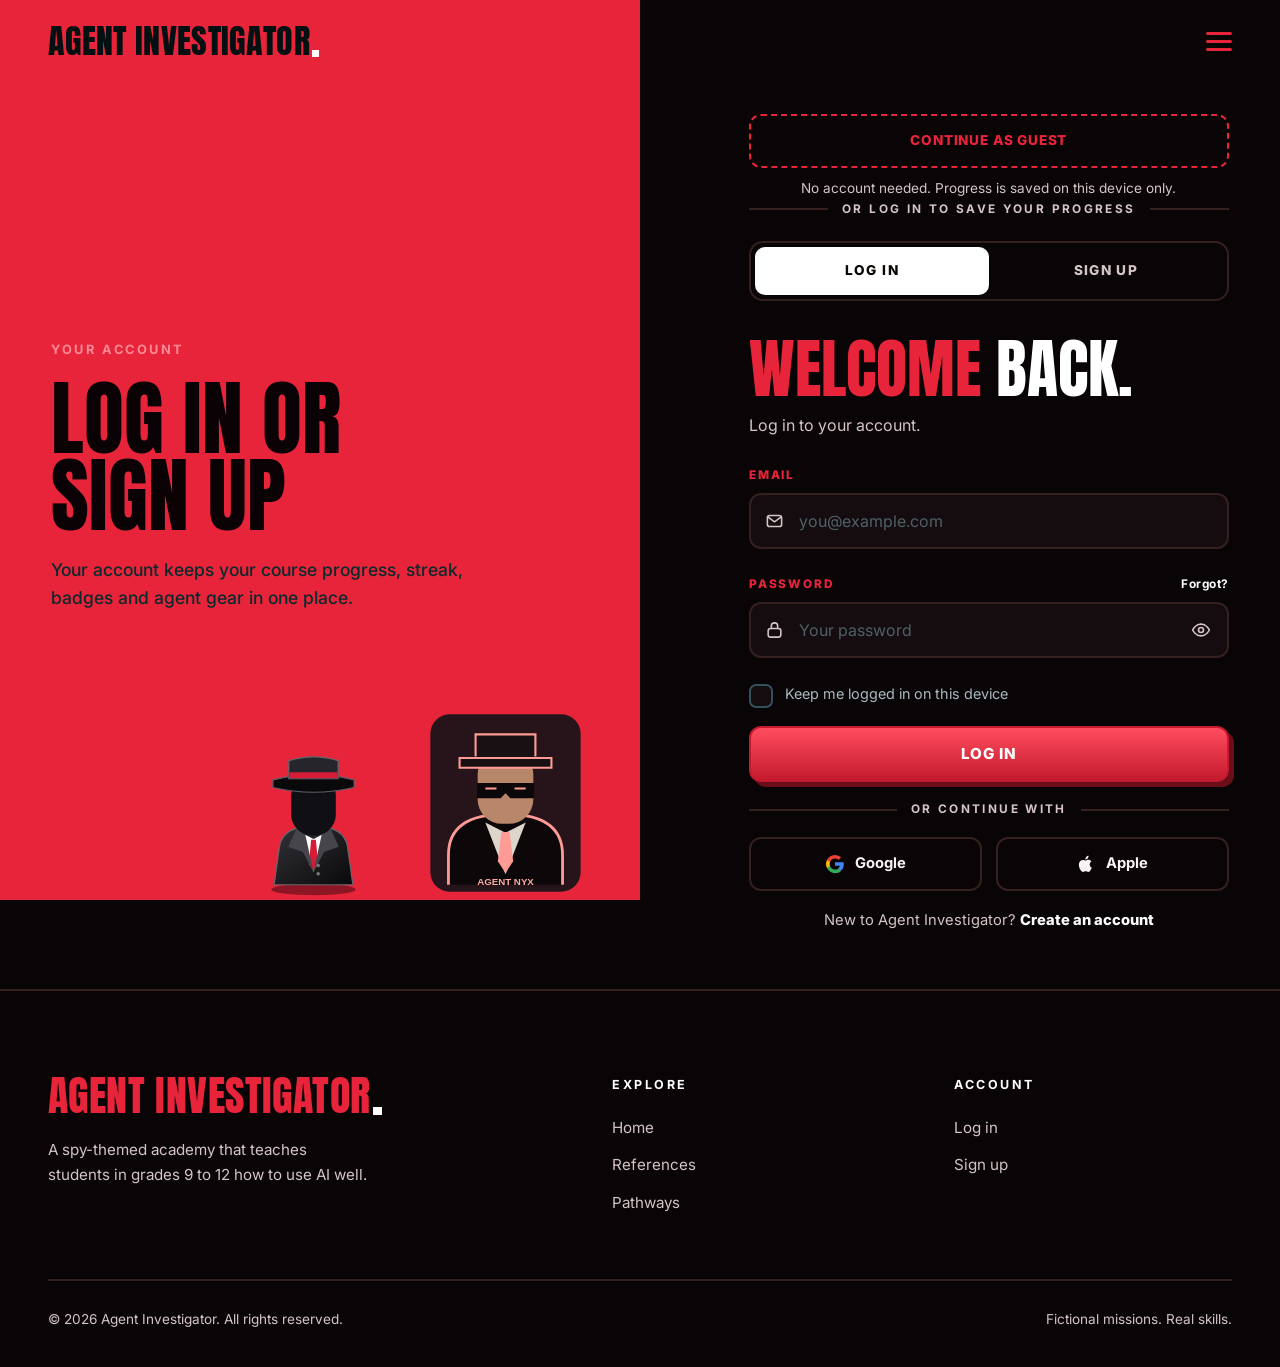
==== login.html @ e8aaf761 "Agent Investigator website Co-Authored-By: Claude Opus 5.5 <noreply@anthropic.com> Claude-Session: h" ====
<!DOCTYPE html>
<html lang="en">
<head>
<meta charset="utf-8">
<meta name="viewport" content="width=device-width,initial-scale=1">
<title>Log in or sign up — Agent Investigator</title>
<link rel="icon" href="favicon.svg" type="image/svg+xml">
<meta name="theme-color" content="#05070a">
<script>if('scrollRestoration' in history)history.scrollRestoration='manual';</script>
<link rel="preconnect" href="https://fonts.googleapis.com"><link rel="preconnect" href="https://fonts.gstatic.com" crossorigin>
<link href="https://fonts.googleapis.com/css2?family=Anton&family=Inter:wght@400;500;600;700;800&display=swap" rel="stylesheet">
<link rel="stylesheet" href="css/styles.css?v=20261120b"><link rel="stylesheet" href="css/agent.css?v=20261120b">
<meta name="description" content="Log in or create an Agent Investigator account to save your progress, or play as a guest.">
</head>
<body data-page="login">
<main class="auth">
  <aside class="auth-art">
    <div>
      <span class="eyebrow">Your account</span>
      <h2>Log in or<br>sign up</h2>
      <p>Your account keeps your course progress, streak, badges and agent gear in one place.</p>
    </div>
  <img class="peek p1" src="img/agent-nyx.svg" alt="" aria-hidden="true">
    <img class="peek p2" src="img/agent-rook.svg" alt="" aria-hidden="true">
  </aside>

  <section class="auth-panel">
    <div class="auth-card">
      <div class="guest-top">
        <button type="button" class="guest-btn" data-guest>Continue as guest</button>
        <p class="guest-note">No account needed. Progress is saved on this device only.</p>
        <div class="divider">or log in to save your progress</div>
      </div>

      <div class="tabs" id="tabs" data-active="login" role="tablist">
        <span class="tab-pill"></span>
        <button type="button" data-tab="login" role="tab" class="active">Log in</button>
        <button type="button" data-tab="signup" role="tab">Sign up</button>
      </div>

      <div id="authHead">
        <h1 class="auth-title" id="authTitle">Welcome <span>back.</span></h1>
        <p class="auth-sub" id="authSub">Log in to continue your training.</p>
      </div>

      <!-- LOGIN -->
      <form class="form active" id="loginForm" novalidate>
        <div class="field">
          <label for="liEmail">Email</label>
          <div class="input"><svg class="lead-ico" viewBox="0 0 24 24" fill="none" stroke="currentColor" stroke-width="2" stroke-linecap="round" stroke-linejoin="round"><rect x="3" y="5" width="18" height="14" rx="3"/><path d="m4 7 8 6 8-6"/></svg>
            <input id="liEmail" type="email" placeholder="you@example.com" autocomplete="email" data-rule="email"></div>
          <div class="err">Enter a valid email address.</div>
        </div>
        <div class="field">
          <label for="liPw">Password <a href="#" id="forgotLink">Forgot?</a></label>
          <div class="input has-toggle"><svg class="lead-ico" viewBox="0 0 24 24" fill="none" stroke="currentColor" stroke-width="2" stroke-linecap="round" stroke-linejoin="round"><rect x="4" y="10" width="16" height="11" rx="3"/><path d="M8 10V7a4 4 0 0 1 8 0v3"/></svg>
            <input id="liPw" type="password" placeholder="Your password" autocomplete="current-password" data-rule="req">
            <button type="button" class="toggle-pw" aria-label="Show password"><svg viewBox="0 0 24 24" fill="none" stroke="currentColor" stroke-width="2" stroke-linecap="round" stroke-linejoin="round"><path d="M2 12s3.5-7 10-7 10 7 10 7-3.5 7-10 7S2 12 2 12z"/><circle cx="12" cy="12" r="3"/></svg></button></div>
          <div class="err">This field is required.</div>
        </div>
        <div class="checks"><label class="check"><input type="checkbox" id="liRemember"><span class="box"><svg viewBox="0 0 24 24" fill="none" stroke="currentColor" stroke-width="3.5" stroke-linecap="round" stroke-linejoin="round"><path d="m5 12 5 5 9-10"/></svg></span>Keep me logged in on this device</label></div>
        <div class="form-msg" id="loginMsg" role="alert"></div>
        <button class="btn btn-primary btn-block" id="loginBtn" type="submit"><span class="spinner"></span><span class="btn-label">Log in</span></button>
        <div class="divider">or continue with</div>
        <div class="social">
          <button type="button" data-social="Google"><svg viewBox="0 0 24 24"><path fill="#4285F4" d="M22.5 12.2c0-.8-.1-1.5-.2-2.2H12v4.2h5.9a5 5 0 0 1-2.2 3.3v2.7h3.5c2.1-1.9 3.3-4.7 3.3-8z"/><path fill="#34A853" d="M12 23c3 0 5.4-1 7.2-2.7l-3.5-2.7c-1 .7-2.2 1-3.7 1-2.8 0-5.2-1.9-6-4.5H2.4v2.8A11 11 0 0 0 12 23z"/><path fill="#FBBC05" d="M6 14.1a6.6 6.6 0 0 1 0-4.2V7.1H2.4a11 11 0 0 0 0 9.8z"/><path fill="#EA4335" d="M12 5.4c1.6 0 3.1.6 4.2 1.7l3.1-3.1A11 11 0 0 0 2.4 7.1L6 9.9c.8-2.6 3.2-4.5 6-4.5z"/></svg>Google</button>
          <button type="button" data-social="Apple"><svg viewBox="0 0 24 24" fill="currentColor"><path d="M16.4 12.6c0-2.5 2-3.6 2.1-3.7-1.1-1.7-2.9-1.9-3.5-1.9-1.5-.2-2.9.9-3.7.9s-1.9-.9-3.1-.8c-1.6 0-3.1.9-3.9 2.4-1.7 2.9-.4 7.2 1.2 9.6.8 1.2 1.8 2.5 3 2.4 1.2 0 1.7-.8 3.1-.8s1.8.8 3.1.8 2.1-1.2 2.9-2.4c.9-1.3 1.3-2.6 1.3-2.7-.1 0-2.5-1-2.5-3.8zM14.1 5.2c.6-.8 1.1-1.9 1-3-1 0-2.1.7-2.8 1.5-.6.7-1.1 1.8-1 2.9 1.1.1 2.2-.6 2.8-1.4z"/></svg>Apple</button>
        </div>
        <p class="switch-line">New to Agent Investigator? <button type="button" data-switch="signup">Create an account</button></p>
      </form>

      <!-- FORGOT -->
      <div class="forgot-panel" id="forgot">
        <form id="forgotForm" novalidate style="display:grid;gap:16px">
          <div class="field"><label for="fgEmail">Email</label>
            <div class="input"><svg class="lead-ico" viewBox="0 0 24 24" fill="none" stroke="currentColor" stroke-width="2" stroke-linecap="round" stroke-linejoin="round"><rect x="3" y="5" width="18" height="14" rx="3"/><path d="m4 7 8 6 8-6"/></svg><input id="fgEmail" type="email" placeholder="you@example.com" data-rule="email"></div><div class="err">Enter a valid email address.</div></div>
          <div class="form-msg" id="forgotMsg" role="status"></div>
          <button class="btn btn-primary btn-block" id="forgotBtn" type="submit"><span class="spinner"></span><span class="btn-label">Send reset link</span></button>
          <p class="switch-line" style="margin:0"><button type="button" id="backLogin">← Back to log in</button></p>
        </form>
      </div>

      <!-- SIGN UP -->
      <form class="form" id="signupForm" novalidate>
        <div class="row2">
          <div class="field"><label for="suFirst">First name</label>
            <div class="input"><svg class="lead-ico" viewBox="0 0 24 24" fill="none" stroke="currentColor" stroke-width="2" stroke-linecap="round" stroke-linejoin="round"><circle cx="12" cy="8" r="4"/><path d="M4 21a8 8 0 0 1 16 0"/></svg><input id="suFirst" placeholder="Ada" autocomplete="given-name" data-rule="req"></div><div class="err">Required.</div></div>
          <div class="field"><label for="suLast">Last name</label>
            <div class="input"><svg class="lead-ico" viewBox="0 0 24 24" fill="none" stroke="currentColor" stroke-width="2" stroke-linecap="round" stroke-linejoin="round"><circle cx="12" cy="8" r="4"/><path d="M4 21a8 8 0 0 1 16 0"/></svg><input id="suLast" placeholder="Lovelace" autocomplete="family-name" data-rule="req"></div><div class="err">Required.</div></div>
        </div>
        <div class="field"><label for="suEmail">Email</label>
          <div class="input"><svg class="lead-ico" viewBox="0 0 24 24" fill="none" stroke="currentColor" stroke-width="2" stroke-linecap="round" stroke-linejoin="round"><rect x="3" y="5" width="18" height="14" rx="3"/><path d="m4 7 8 6 8-6"/></svg><input id="suEmail" type="email" placeholder="you@example.com" autocomplete="email" data-rule="email"></div><div class="err">Enter a valid email address.</div></div>
        <div class="field"><label for="suRole">I'm signing up as</label>
          <div class="input"><svg class="lead-ico" viewBox="0 0 24 24" fill="none" stroke="currentColor" stroke-width="2" stroke-linecap="round" stroke-linejoin="round"><circle cx="9" cy="8" r="3.5"/><path d="M2.5 20a6.5 6.5 0 0 1 13 0"/><circle cx="17.5" cy="9" r="2.5"/></svg>
            <select id="suRole"><option value="">Choose one…</option><option value="student">Student (13+)</option><option value="educator">Educator</option><option value="parent">Parent / Guardian</option></select></div><div class="err">Choose an option.</div></div>
        <div class="field"><label for="suPw">Password</label>
          <div class="input has-toggle"><svg class="lead-ico" viewBox="0 0 24 24" fill="none" stroke="currentColor" stroke-width="2" stroke-linecap="round" stroke-linejoin="round"><rect x="4" y="10" width="16" height="11" rx="3"/><path d="M8 10V7a4 4 0 0 1 8 0v3"/></svg>
            <input id="suPw" type="password" placeholder="At least 8 characters" autocomplete="new-password" data-rule="pw">
            <button type="button" class="toggle-pw" aria-label="Show password"><svg viewBox="0 0 24 24" fill="none" stroke="currentColor" stroke-width="2" stroke-linecap="round" stroke-linejoin="round"><path d="M2 12s3.5-7 10-7 10 7 10 7-3.5 7-10 7S2 12 2 12z"/><circle cx="12" cy="12" r="3"/></svg></button></div>
          <div class="err">Use at least 8 characters.</div>
          <div class="meter" id="meter" data-s="0"><i></i><i></i><i></i><i></i></div>
          <div class="meter-txt"><span id="meterTxt">Use 8+ characters with a mix of types</span></div>
        </div>
        <div class="checks">
          <label class="check"><input type="checkbox" id="suTerms"><span class="box"><svg viewBox="0 0 24 24" fill="none" stroke="currentColor" stroke-width="3.5" stroke-linecap="round" stroke-linejoin="round"><path d="m5 12 5 5 9-10"/></svg></span><span>I agree to the <a href="#">Terms</a> and <a href="reference.html" target="_blank" rel="noopener">Privacy Policy</a>.</span></label>
          <label class="check"><input type="checkbox" id="suNews"><span class="box"><svg viewBox="0 0 24 24" fill="none" stroke="currentColor" stroke-width="3.5" stroke-linecap="round" stroke-linejoin="round"><path d="m5 12 5 5 9-10"/></svg></span><span>Email me news about Agent Investigator (optional).</span></label>
        </div>
        <div class="form-msg" id="signupMsg" role="alert"></div>
        <button class="btn btn-primary btn-block" id="signupBtn" type="submit"><span class="spinner"></span><span class="btn-label">Create account</span></button>
        <div class="divider">or sign up with</div>
        <div class="social">
          <button type="button" data-social="Google"><svg viewBox="0 0 24 24"><path fill="#4285F4" d="M22.5 12.2c0-.8-.1-1.5-.2-2.2H12v4.2h5.9a5 5 0 0 1-2.2 3.3v2.7h3.5c2.1-1.9 3.3-4.7 3.3-8z"/><path fill="#34A853" d="M12 23c3 0 5.4-1 7.2-2.7l-3.5-2.7c-1 .7-2.2 1-3.7 1-2.8 0-5.2-1.9-6-4.5H2.4v2.8A11 11 0 0 0 12 23z"/><path fill="#FBBC05" d="M6 14.1a6.6 6.6 0 0 1 0-4.2V7.1H2.4a11 11 0 0 0 0 9.8z"/><path fill="#EA4335" d="M12 5.4c1.6 0 3.1.6 4.2 1.7l3.1-3.1A11 11 0 0 0 2.4 7.1L6 9.9c.8-2.6 3.2-4.5 6-4.5z"/></svg>Google</button>
          <button type="button" data-social="Apple"><svg viewBox="0 0 24 24" fill="currentColor"><path d="M16.4 12.6c0-2.5 2-3.6 2.1-3.7-1.1-1.7-2.9-1.9-3.5-1.9-1.5-.2-2.9.9-3.7.9s-1.9-.9-3.1-.8c-1.6 0-3.1.9-3.9 2.4-1.7 2.9-.4 7.2 1.2 9.6.8 1.2 1.8 2.5 3 2.4 1.2 0 1.7-.8 3.1-.8s1.8.8 3.1.8 2.1-1.2 2.9-2.4c.9-1.3 1.3-2.6 1.3-2.7-.1 0-2.5-1-2.5-3.8zM14.1 5.2c.6-.8 1.1-1.9 1-3-1 0-2.1.7-2.8 1.5-.6.7-1.1 1.8-1 2.9 1.1.1 2.2-.6 2.8-1.4z"/></svg>Apple</button>
        </div>
        <p class="switch-line">Already have an account? <button type="button" data-switch="login">Log in</button></p>
      </form>

      <!-- SUCCESS -->
      <div class="welcome" id="welcome">
        <img src="img/agent-vale.svg" alt="">
        <h3>Welcome, <span id="welcomeName">there</span>.</h3>
        <p id="welcomeCopy"></p>
        <a class="btn btn-primary btn-block" href="dashboard.html">Go to my dashboard</a>
        <a class="btn btn-ghost btn-block" href="index.html">Back to home</a>
        <p class="switch-line"><button type="button" id="logout">Log out</button></p>
      </div>
    </div>
  </section>
</main>
<script src="js/firebase-config.js?v=20261116v"></script>
<script src="js/ai-backend.js?v=20261116v"></script>
<script src="js/main.js?v=20261116v"></script>
</body>
</html>
---- css/styles.css ----
/* ==========================================================
   AQUANAUTS — flat, sticker-style system
   Colours from the logos only: black, aqua #99dce1, orange #f58a53
   No gradients, no glows. Depth comes from hard offset shadows.
   ========================================================== */
:root{
  --bg:#05070a;
  --bg-2:#0b1117;
  --card:#0f1820;
  --line:#1f2e38;
  --aqua:#99dce1;
  --orange:#f58a53;
  --text:#eef6f7;
  --muted:#8da0a6;
  --danger:#ff7a7a;
  --ok:#6fe0a8;
  --font-display:'Anton',Impact,sans-serif;
  --font-body:'Inter',system-ui,-apple-system,'Segoe UI',sans-serif;
  --pad:clamp(20px,4vw,48px);
  --wrap:1200px;
  --nav-h:84px;
  --section:clamp(80px,11vw,150px);
  --ease:cubic-bezier(.2,.8,.2,1);
  --pop:cubic-bezier(.3,1.5,.5,1);
}
*,*::before,*::after{box-sizing:border-box}
html{scroll-behavior:smooth;-webkit-text-size-adjust:100%}
body{margin:0;background:var(--bg);color:var(--text);font-family:var(--font-body);line-height:1.6;overflow-x:hidden;-webkit-font-smoothing:antialiased;animation:pageIn .7s var(--ease) both}
@keyframes pageIn{from{opacity:0}to{opacity:1}}
img{max-width:100%;display:block}
a{color:inherit;text-decoration:none}
button{font:inherit;color:inherit;cursor:pointer;border:0;background:none;padding:0}
h1,h2,h3,h4{margin:0;font-family:var(--font-display);font-weight:400;text-transform:uppercase;line-height:1}
p{margin:0}
::selection{background:var(--orange);color:#000}
:focus-visible{outline:3px solid var(--aqua);outline-offset:3px}

.wrap{width:min(var(--wrap),100% - var(--pad)*2);margin-inline:auto}
section{position:relative}
.eyebrow{display:inline-block;font-size:.8rem;font-weight:700;letter-spacing:.2em;text-transform:uppercase;color:var(--orange)}
.h2{font-size:clamp(2.8rem,6.4vw,5.4rem);color:var(--aqua);letter-spacing:.005em}
.h2 em{font-style:normal;color:var(--orange)}
.lead{color:var(--muted);font-size:1.15rem;max-width:52ch}
.section-head{display:grid;gap:20px;margin-bottom:clamp(40px,6vw,72px)}

/* scroll progress */
.progress-top{position:fixed;top:0;left:0;height:4px;width:100%;background:var(--orange);transform:scaleX(0);transform-origin:left;z-index:300}

/* ---------- buttons: flat + hard shadow ---------- */
.btn{
  --shadow:var(--aqua);
  display:inline-flex;align-items:center;justify-content:center;gap:10px;height:56px;padding:0 30px;
  font-weight:800;font-size:.95rem;letter-spacing:.06em;text-transform:uppercase;white-space:nowrap;
  border:2px solid var(--bg);border-radius:12px;background:var(--orange);color:#0a0603;
  box-shadow:5px 5px 0 var(--shadow);
  transition:transform .18s var(--ease),box-shadow .18s var(--ease),background .2s,color .2s;
}
.btn svg{width:18px;height:18px;transition:transform .25s var(--ease)}
.btn:hover{transform:translate(3px,3px);box-shadow:2px 2px 0 var(--shadow)}
.btn:hover svg.arrow{transform:translateX(5px)}
.btn:active{transform:translate(5px,5px);box-shadow:0 0 0 var(--shadow)}
.btn-ghost{background:transparent;color:var(--aqua);border-color:var(--aqua);--shadow:transparent;box-shadow:none}
.btn-ghost:hover{background:var(--aqua);color:#031012;transform:translateY(-3px);box-shadow:none}
.btn-ghost:active{transform:none}
.btn-block{width:100%}
.btn[disabled]{opacity:.55;pointer-events:none}

/* ---------- NAV ---------- */
.nav{position:fixed;inset:0 0 auto 0;z-index:100;height:var(--nav-h);display:flex;align-items:center;transition:background .3s,height .3s,border-color .3s;border-bottom:2px solid transparent;animation:navIn .8s var(--ease) both .1s}
@keyframes navIn{from{transform:translateY(-100%)}to{transform:none}}
.nav.scrolled{background:var(--bg);height:68px;border-color:var(--line)}
.nav-inner{display:flex;align-items:center;justify-content:space-between;width:min(var(--wrap),100% - var(--pad)*2);margin-inline:auto}
.brand{font-family:var(--font-display);font-size:2.1rem;letter-spacing:.01em;color:var(--aqua);text-transform:uppercase;line-height:1;display:inline-flex;align-items:flex-end;transition:transform .25s var(--pop)}
.brand:hover{transform:rotate(-3deg) scale(1.04)}
.brand i{display:inline-block;width:.2em;height:.2em;background:var(--orange);margin-left:.07em;margin-bottom:.03em;transition:transform .4s var(--pop)}
.brand:hover i{transform:rotate(180deg) scale(1.3)}
.nav-right{display:flex;align-items:center;gap:8px}
.nav-link{position:relative;font-size:.88rem;font-weight:700;letter-spacing:.1em;text-transform:uppercase;color:var(--aqua);padding:10px 14px}
.nav-link::after{content:"";position:absolute;left:14px;right:14px;bottom:4px;height:3px;background:var(--orange);transform:scaleX(0);transform-origin:left;transition:transform .3s var(--ease)}
.nav-link:hover::after,.nav-link.active::after{transform:scaleX(1)}
.nav-cta{height:44px;padding:0 20px;font-size:.8rem;margin:0 10px;box-shadow:3px 3px 0 var(--aqua)}
.nav-cta:hover{box-shadow:1px 1px 0 var(--aqua);transform:translate(2px,2px)}
.icon-btn{position:relative;width:46px;height:46px;display:grid;place-items:center;color:var(--aqua);border-radius:12px;transition:background .2s,transform .25s var(--pop)}
.icon-btn:hover{background:rgba(153,220,225,.12);transform:translateY(-2px) rotate(-6deg)}
.icon-btn svg{width:24px;height:24px}
.cart-count{position:absolute;top:2px;right:0;min-width:20px;height:20px;padding:0 5px;border-radius:10px;background:var(--orange);color:#0a0603;font-size:.7rem;font-weight:800;display:grid;place-items:center;transform:scale(0);transition:transform .35s var(--pop)}
.cart-count.on{transform:scale(1)}
.cart-count.bump{animation:bump .5s var(--pop)}
@keyframes bump{50%{transform:scale(1.6)}}
/* three aqua bars */
.burger{width:46px;height:46px;display:grid;place-items:center;border-radius:12px;transition:background .2s}
.burger:hover{background:rgba(153,220,225,.12)}
.burger span,.burger span::before,.burger span::after{display:block;width:26px;height:3px;border-radius:2px;background:var(--aqua);position:relative;transition:transform .3s var(--ease),top .3s var(--ease),background .2s,width .3s var(--ease)}
.burger span::before,.burger span::after{content:"";position:absolute;left:0}
.burger span::before{top:-8px}.burger span::after{top:8px}
.burger:hover span::before{width:18px}.burger:hover span::after{width:22px}
.burger.open span{background:transparent}
.burger.open span::before{top:0;width:26px;transform:rotate(45deg)}
.burger.open span::after{top:0;width:26px;transform:rotate(-45deg)}

/* full-screen menu */
.menu{position:fixed;inset:0;z-index:90;background:var(--bg);display:flex;align-items:center;clip-path:circle(0% at calc(100% - 60px) 40px);transition:clip-path .7s var(--ease);visibility:hidden}
.menu.open{clip-path:circle(150% at calc(100% - 60px) 40px);visibility:visible}
.menu-inner{width:min(var(--wrap),100% - var(--pad)*2);margin-inline:auto;display:grid;grid-template-columns:1fr;gap:60px;align-items:center}
.menu nav a,.menu nav button{display:flex;text-align:left;align-items:baseline;gap:20px;font-family:var(--font-display);font-size:clamp(3.4rem,11vw,8rem);text-transform:uppercase;line-height:1.05;color:var(--aqua);transform:translateY(40px);opacity:0;transition:transform .6s var(--ease),opacity .6s,color .2s,padding .3s var(--ease)}
.menu nav a small,.menu nav button small{font-family:var(--font-body);font-size:.8rem;color:var(--orange);letter-spacing:.2em;font-weight:700}
.menu.open nav a,.menu.open nav button{transform:none;opacity:1}
.menu.open nav > :nth-child(1){transition-delay:.25s}.menu.open nav > :nth-child(2){transition-delay:.32s}.menu.open nav > :nth-child(3){transition-delay:.39s}.menu.open nav > :nth-child(4){transition-delay:.46s}
.menu nav a:hover,.menu nav button:hover{color:var(--orange);padding-left:24px}
.menu-side{border-left:2px solid var(--line);padding-left:48px;color:var(--muted);opacity:0;transform:translateY(20px);transition:.6s var(--ease) .5s}
.menu.open .menu-side{opacity:1;transform:none}
.menu-side h4{color:var(--orange);font-size:1.6rem;margin-bottom:14px}
.menu-side p{margin-bottom:28px;max-width:34ch}

/* ---------- HERO ---------- */
.hero{--ground:112px;position:relative;min-height:100svh;display:flex;align-items:center;padding:calc(var(--nav-h) + 8px) 0 calc(var(--ground) + 150px);overflow:hidden}
.hero-grid{display:grid;grid-template-columns:1.1fr .9fr;gap:clamp(24px,4vw,64px);align-items:center}
.hero h1{font-size:clamp(3.2rem,6.2vw,6rem);line-height:.94;letter-spacing:.005em}
.hero h1 .ln{display:block;white-space:nowrap;overflow:hidden;padding-bottom:.06em}
.hero h1 .ln>span{display:block;transform:translateY(105%);animation:lineUp .9s var(--ease) forwards}
.hero h1 .ln:nth-child(1)>span{color:var(--aqua);animation-delay:.25s}
.hero h1 .ln:nth-child(2)>span{color:var(--orange);animation-delay:.4s}
.hero h1 .sq{display:inline-block;width:.16em;height:.16em;background:var(--aqua);margin-left:.06em;animation:spinIn .8s var(--pop) 1.1s both}
@keyframes lineUp{to{transform:none}}
@keyframes spinIn{from{transform:scale(0) rotate(-180deg)}to{transform:none}}
.hero .sub{font-size:clamp(1.1rem,1.6vw,1.3rem);color:#b9cbd0;max-width:44ch;margin-top:32px}
.hero .sub strong{color:var(--aqua);font-weight:700}
.hero-actions{display:flex;flex-wrap:wrap;gap:18px;margin-top:44px}
.rise{opacity:0;transform:translateY(24px);animation:rise .9s var(--ease) forwards}
@keyframes rise{to{opacity:1;transform:none}}
.hero-art{position:relative;justify-self:center;width:100%;max-width:500px;aspect-ratio:1/.92;display:grid;place-items:center}
.octo-wrap{width:100%;opacity:0;transform:translateY(80px) scale(.85);animation:octoIn 1.3s var(--pop) .5s forwards;will-change:transform}
@keyframes octoIn{to{opacity:1;transform:none}}
.octo-par{will-change:transform;transition:transform .25s ease-out}
.octo{width:100%;height:auto;animation:swim 8s ease-in-out 1.8s infinite;transform-origin:50% 60%}
@keyframes swim{
  0%,100%{transform:translate(0,0) rotate(-2deg) scale(1,1)}
  20%{transform:translate(10px,-18px) rotate(1deg) scale(1.015,.985)}
  40%{transform:translate(-4px,-30px) rotate(3deg) scale(.99,1.015)}
  60%{transform:translate(-14px,-20px) rotate(0deg) scale(1.015,.99)}
  80%{transform:translate(-6px,-6px) rotate(-3deg) scale(1,1)}
}
.octo-shadow{width:46%;height:22px;margin:-14px auto 0;border-radius:50%;background:#000;opacity:.7;animation:shadow 8s ease-in-out 1.8s infinite}
@keyframes shadow{0%,100%{transform:scale(1);opacity:.7}40%{transform:scale(.7);opacity:.35}}

/* ---------- CREW ---------- */
.crew{padding:var(--section) 0}
.crew-head{display:flex;justify-content:space-between;align-items:flex-end;gap:30px;flex-wrap:wrap;margin-bottom:clamp(40px,6vw,64px)}
.crew-head .col{display:grid;gap:20px}
.ctrl{display:flex;gap:12px;align-items:center}
.arrow-btn{width:58px;height:58px;display:grid;place-items:center;color:var(--aqua);border:2px solid var(--aqua);border-radius:14px;transition:transform .2s var(--pop),background .2s,color .2s,box-shadow .2s}
.arrow-btn svg{width:22px;height:22px}
.arrow-btn:hover{background:var(--aqua);color:#031012;transform:translateY(-4px);box-shadow:0 4px 0 var(--orange)}
.arrow-btn:active{transform:translateY(0);box-shadow:none}
.arrow-btn:disabled{opacity:.25;pointer-events:none}
.carousel{margin-right:calc(50% - 50vw)}
.carousel-track{display:flex;gap:28px;overflow-x:auto;scroll-snap-type:x mandatory;scroll-behavior:smooth;padding:30px calc(50vw - 50% + 4px) 40px 4px;margin-top:-30px;scrollbar-width:none;cursor:grab}
.carousel-track::-webkit-scrollbar{display:none}
.carousel-track.dragging{cursor:grabbing;scroll-snap-type:none;scroll-behavior:auto}
.char-card{
  --c:var(--aqua);
  flex:0 0 min(372px,80vw);scroll-snap-align:start;position:relative;border-radius:24px;padding:26px 28px 32px;
  background:color-mix(in srgb,var(--c) 13%,var(--card));border:2px solid color-mix(in srgb,var(--c) 38%,var(--bg));
  box-shadow:0 0 0 var(--c);user-select:none;
  transition:transform .3s var(--ease),box-shadow .3s var(--ease);
  opacity:0;translate:0 50px;
}
.char-card.in{opacity:1;translate:0 0;transition:transform .3s var(--ease),box-shadow .3s var(--ease),opacity .7s var(--ease) var(--d,0s),translate .8s var(--ease) var(--d,0s)}
.char-card:hover{transform:translate(-4px,-6px);box-shadow:8px 10px 0 var(--c)}
.char-stage{height:270px;display:grid;place-items:end center;margin:14px 0 6px;position:relative}
.char-stage::after{content:"";position:absolute;bottom:-4px;left:22%;right:22%;height:16px;border-radius:50%;background:#000;opacity:.55;transition:transform .4s var(--ease),opacity .4s}
.char-stage img{position:relative;z-index:1;max-height:100%;width:auto;max-width:100%;object-fit:contain;animation:bob var(--bt,5s) ease-in-out infinite;pointer-events:none;-webkit-user-drag:none;transform-origin:50% 90%}
.char-card:nth-child(2n) .char-stage img{--bt:5.8s;animation-delay:-1.4s}
.char-card:nth-child(3n) .char-stage img{--bt:6.4s;animation-delay:-2.8s}
@keyframes bob{0%,100%{transform:translateY(0) rotate(-1deg)}50%{transform:translateY(-8px) rotate(1deg)}}
.char-card:hover .char-stage img{animation:wiggle .7s var(--ease) infinite}
.char-card:hover .char-stage::after{transform:scale(.8);opacity:.35}
@keyframes wiggle{0%,100%{transform:translateY(-6px) rotate(0)}30%{transform:translateY(-9px) rotate(-2.5deg)}70%{transform:translateY(-9px) rotate(2.5deg)}}
.char-card h3{font-size:2.5rem;color:var(--text);margin-top:22px}
.char-card .role{color:var(--c);font-size:.78rem;font-weight:800;letter-spacing:.18em;text-transform:uppercase;margin-top:10px}
.char-card p{color:#a8bac0;font-size:.98rem;margin-top:14px;min-height:3.2em}
.bar{height:4px;background:var(--line);margin-top:20px;border-radius:2px;overflow:hidden}
.bar b{display:block;height:100%;width:0;background:var(--orange);transition:width .25s}

/* ---------- ABOUT ---------- */
.about{padding:var(--section) 0;background:var(--bg-2);border-block:2px solid var(--line)}
.about-grid{display:grid;grid-template-columns:1fr 1fr;gap:clamp(40px,7vw,110px);align-items:center}
.slab{position:relative;background:var(--orange);color:#0a0603;border-radius:28px;padding:clamp(32px,5vw,64px);box-shadow:12px 12px 0 var(--aqua);transform:rotate(-1.5deg);transition:transform .5s var(--ease),box-shadow .5s var(--ease)}
.slab:hover{transform:rotate(0) translate(4px,4px);box-shadow:6px 6px 0 var(--aqua)}
.slab h3{font-size:clamp(2.4rem,4.4vw,4rem);line-height:1}
.slab p{margin-top:24px;font-size:.8rem;font-weight:800;letter-spacing:.22em;text-transform:uppercase}
.about .h2{margin:16px 0 22px}
.about-copy .lead{margin-bottom:12px}

/* steps */
.steps{display:grid;grid-template-columns:repeat(3,1fr);gap:clamp(24px,4vw,56px);margin-top:clamp(120px,13vw,170px)}
.step{padding-top:26px;border-top:3px solid var(--aqua);position:relative}
.step::before{content:"";position:absolute;left:0;top:-3px;height:3px;width:0;background:var(--orange);transition:width .9s var(--ease) .3s}
.step.in::before{width:100%}
.step .n{font-family:var(--font-display);font-size:4.4rem;line-height:1;color:transparent;-webkit-text-stroke:2px var(--orange);transition:color .3s,transform .4s var(--pop);display:inline-block}
.step:hover .n{color:var(--orange);transform:translateY(-6px) rotate(-4deg)}
.step h4{font-size:1.9rem;color:var(--aqua);margin:14px 0 10px}
.step p{color:var(--muted);min-height:3.2em}

/* ---------- FEATURES (editorial list) ---------- */
.features{padding:var(--section) 0}
.feat-list{display:grid;border-top:2px solid var(--line)}
.feat{display:grid;grid-template-columns:70px 1fr 1.5fr 120px;gap:clamp(16px,3vw,40px);align-items:center;padding:clamp(26px,3.4vw,40px) 0;border-bottom:2px solid var(--line);position:relative;transition:padding .4s var(--ease)}
.feat::before{content:"";position:absolute;inset:0 -20px;background:var(--card);opacity:0;transition:opacity .3s;z-index:-1;border-radius:14px}
.feat:hover{padding-left:20px}
.feat:hover::before{opacity:1}
.feat .no{font-family:var(--font-display);font-size:1.4rem;color:var(--orange);letter-spacing:.06em}
.feat h3{font-size:clamp(1.9rem,3.4vw,2.9rem);color:var(--aqua);transition:color .25s}
.feat:hover h3{color:var(--orange)}
.feat p{color:var(--muted);min-height:3.2em;display:flex;align-items:center}

/* ---------- CTA ---------- */
.cta{padding:clamp(60px,8vw,120px) 0 var(--section)}
.cta-box{position:relative;background:var(--aqua);color:#031012;border-radius:36px;padding:clamp(48px,7vw,104px);}
.cta-box h2{font-size:clamp(3.4rem,8vw,7rem);line-height:.94}
.cta-box p{margin:22px 0 34px;max-width:42ch;font-size:1.1rem;font-weight:500;color:#0b2a2d}
.cta-box .btn{background:#031012;color:var(--aqua);border-color:#031012;--shadow:var(--orange)}
.cta-box .btn-ghost{background:transparent;color:#031012;border-color:#031012;box-shadow:none}
.cta-box .btn-ghost:hover{background:#031012;color:var(--aqua)}

/* ---------- FOOTER ---------- */
.footer{border-top:2px solid var(--line);padding:84px 0 36px}
.foot-grid{display:grid;grid-template-columns:1.8fr 1fr 1fr 1fr;gap:clamp(30px,5vw,70px)}
.foot-grid .brand{font-size:2.6rem}
.foot-grid p{color:var(--muted);margin-top:18px;max-width:32ch;font-size:.95rem}
.foot-grid h5{margin:0 0 20px;font-size:.78rem;letter-spacing:.2em;color:var(--orange);text-transform:uppercase}
.foot-grid ul{list-style:none;margin:0;padding:0;display:grid;gap:12px}
.foot-grid li a{color:var(--muted);font-size:.95rem;position:relative;transition:color .2s,padding .25s var(--ease)}
.foot-grid li a:hover{color:var(--aqua);padding-left:8px}
.foot-bottom{display:flex;justify-content:space-between;flex-wrap:wrap;gap:16px;margin-top:64px;padding-top:28px;border-top:2px solid var(--line);color:var(--muted);font-size:.85rem}

/* reveal */
.reveal{opacity:0;transform:translateY(26px);transition:opacity 1s var(--ease) var(--d,0s),transform 1.1s var(--ease) var(--d,0s)}
.reveal.in{opacity:1;transform:none}

/* ==========================================================
   AUTH
   ========================================================== */
.auth{min-height:100svh;display:grid;grid-template-columns:1fr 1fr}
.auth-art{position:sticky;top:0;height:100svh;background:var(--aqua);color:#031012;display:flex;flex-direction:column;justify-content:center;padding:calc(var(--nav-h) + 20px) clamp(32px,5vw,72px) 56px;overflow:hidden}
.auth-art .eyebrow{color:#031012}
.auth-art h2{font-size:clamp(3.4rem,6.4vw,6rem);line-height:.94;margin:18px 0 22px}
.auth-art h2 em{font-style:normal;color:#fff;-webkit-text-stroke:0}
.auth-art p{max-width:38ch;font-weight:500;color:#0b2a2d;font-size:1.1rem}
.auth-float{position:relative;height:300px;margin-top:20px}
.auth-float img{position:absolute;animation:bob 5s ease-in-out infinite}
.auth-float .a1{width:34%;left:0;bottom:0}
.auth-float .a2{width:28%;left:36%;bottom:30px;animation-delay:-1.6s;animation-duration:6s}
.auth-float .a3{width:26%;right:0;bottom:0;animation-delay:-3s}
.auth-panel{display:flex;align-items:center;justify-content:center;padding:calc(var(--nav-h) + 30px) clamp(20px,4vw,56px) 56px}
.auth-card{width:min(480px,100%)}
.tabs{position:relative;display:grid;grid-template-columns:1fr 1fr;border:2px solid var(--line);border-radius:14px;padding:4px}
.tabs button{position:relative;z-index:1;height:48px;font-weight:800;font-size:.85rem;letter-spacing:.1em;text-transform:uppercase;color:var(--muted);transition:color .3s}
.tabs button.active{color:#0a0603}
.tab-pill{position:absolute;top:4px;bottom:4px;left:4px;width:calc(50% - 4px);border-radius:10px;background:var(--orange);transition:transform .45s var(--pop)}
.tabs[data-active="signup"] .tab-pill{transform:translateX(100%)}
.auth-title{font-size:clamp(3rem,5vw,4rem);color:var(--aqua);margin-top:36px}
.auth-title span{color:var(--orange)}
.auth-sub{color:var(--muted);margin:12px 0 28px}
.form{display:none;gap:18px}
.form.active{display:grid;animation:fadeUp .55s var(--ease)}
@keyframes fadeUp{from{opacity:0;transform:translateY(16px)}to{opacity:1;transform:none}}
.row2{display:grid;grid-template-columns:1fr 1fr;gap:16px}
.field{display:grid;gap:8px}
.field label{font-size:.74rem;font-weight:800;letter-spacing:.16em;text-transform:uppercase;color:var(--aqua);display:flex;justify-content:space-between}
.field label a{color:var(--orange);letter-spacing:.04em;text-transform:none;font-weight:700}
.field label a:hover{text-decoration:underline}
.input{position:relative}
.input svg.lead-ico{position:absolute;left:16px;top:50%;transform:translateY(-50%);width:19px;height:19px;color:var(--muted);pointer-events:none;transition:color .2s}
.input input,.input select{width:100%;height:56px;padding:0 16px 0 48px;border-radius:12px;color:var(--text);font:inherit;font-size:1rem;background:var(--card);border:2px solid var(--line);transition:border-color .2s,transform .2s var(--ease);appearance:none;-webkit-appearance:none}
.input select{background-image:url("data:image/svg+xml,%3Csvg xmlns='http://www.w3.org/2000/svg' width='16' height='16' viewBox='0 0 24 24' fill='none' stroke='%2399dce1' stroke-width='3' stroke-linecap='round' stroke-linejoin='round'%3E%3Cpath d='m6 9 6 6 6-6'/%3E%3C/svg%3E");background-repeat:no-repeat;background-position:right 16px center;cursor:pointer}
.input select option{background:#0b1117}
.input input::placeholder{color:#4f6068}
.input input:hover,.input select:hover{border-color:#34505c}
.input input:focus,.input select:focus{outline:0;border-color:var(--aqua);transform:translateY(-2px)}
.input:focus-within svg.lead-ico{color:var(--aqua)}
.input.invalid input,.input.invalid select{border-color:var(--danger);animation:shake .4s}
@keyframes shake{20%,60%{transform:translateX(-5px)}40%,80%{transform:translateX(5px)}}
.input.valid input{border-color:#2e6d58}
.toggle-pw{position:absolute;right:8px;top:50%;transform:translateY(-50%);width:40px;height:40px;border-radius:10px;display:grid;place-items:center;color:var(--muted);transition:.2s}
.toggle-pw:hover{color:var(--aqua)}
.toggle-pw svg{width:20px;height:20px}
.input.has-toggle input{padding-right:54px}
.err{font-size:.8rem;color:var(--danger);max-height:0;overflow:hidden;opacity:0;transition:.25s}
.input.invalid + .err{max-height:40px;opacity:1}
.meter{display:grid;grid-template-columns:repeat(4,1fr);gap:6px}
.meter i{height:5px;border-radius:3px;background:var(--line);transition:background .3s}
.meter[data-s="1"] i:nth-child(-n+1){background:var(--danger)}
.meter[data-s="2"] i:nth-child(-n+2){background:var(--orange)}
.meter[data-s="3"] i:nth-child(-n+3){background:#e6d96b}
.meter[data-s="4"] i:nth-child(-n+4){background:var(--ok)}
.meter-txt{font-size:.78rem;color:var(--muted)}
.checks{display:grid;gap:14px}
.check{display:flex;gap:12px;align-items:flex-start;font-size:.9rem;color:#a8bac0;cursor:pointer;line-height:1.45}
.check input{position:absolute;opacity:0;pointer-events:none}
.check .box{flex:0 0 24px;height:24px;border-radius:7px;background:var(--card);border:2px solid #34505c;display:grid;place-items:center;transition:.2s;margin-top:0}
.check .box svg{width:14px;height:14px;color:#0a0603;opacity:0;transform:scale(.2) rotate(-40deg);transition:.3s var(--pop)}
.check input:checked + .box{background:var(--orange);border-color:var(--orange)}
.check input:checked + .box svg{opacity:1;transform:none}
.check input:focus-visible + .box{outline:3px solid var(--aqua);outline-offset:2px}
.check a{color:var(--aqua);text-decoration:underline;text-underline-offset:3px}
.divider{display:flex;align-items:center;gap:14px;color:var(--muted);font-size:.74rem;letter-spacing:.2em;text-transform:uppercase;font-weight:700}
.divider::before,.divider::after{content:"";flex:1;height:2px;background:var(--line)}
.social{display:grid;grid-template-columns:1fr 1fr;gap:14px}
.social button{height:54px;border-radius:12px;display:flex;align-items:center;justify-content:center;gap:10px;font-weight:700;font-size:.92rem;border:2px solid var(--line);transition:.2s var(--ease)}
.social button:hover{border-color:var(--aqua);transform:translateY(-3px)}
.social svg{width:20px;height:20px}
.switch-line{text-align:center;color:var(--muted);font-size:.92rem}
.switch-line button{color:var(--orange);font-weight:800}
.switch-line button:hover{text-decoration:underline}
.form-msg{padding:14px 16px;border-radius:12px;font-size:.9rem;display:none;border:2px solid}
.form-msg.show{display:block;animation:fadeUp .3s}
.form-msg.error{border-color:var(--danger);color:#ffb3b3}
.form-msg.success{border-color:var(--ok);color:#b4f2d3}
.spinner{width:20px;height:20px;border-radius:50%;border:3px solid rgba(10,6,3,.25);border-top-color:#0a0603;animation:spin .7s linear infinite;display:none}
@keyframes spin{to{transform:rotate(360deg)}}
.btn.loading .spinner{display:block}.btn.loading .btn-label,.btn.loading svg.arrow{display:none}
.welcome{display:none;text-align:center;padding:10px 0}
.welcome.show{display:block;animation:fadeUp .6s var(--ease)}
.welcome img{width:180px;margin:0 auto 24px;animation:swim 6s ease-in-out infinite}
.welcome h3{font-size:3rem;color:var(--aqua)}
.welcome h3 span{color:var(--orange)}
.welcome p{color:var(--muted);margin:14px 0 28px}
.welcome .btn+.btn{margin-top:18px}
.forgot-panel{display:none}
.forgot-panel.show{display:block;animation:fadeUp .4s var(--ease)}

/* ==========================================================
   SHOP
   ========================================================== */
.shop-top{padding:calc(var(--nav-h) + clamp(48px,7vw,96px)) 0 clamp(120px,13vw,180px)}
.shop-grid{display:grid;grid-template-columns:1fr 1fr;gap:clamp(40px,7vw,110px);align-items:center}
.shop-media{position:relative;aspect-ratio:1/1;border-radius:28px;overflow:hidden;background:var(--aqua);color:#031012}
.shop-media img.board{position:absolute;inset:0;width:100%;height:100%;object-fit:cover;z-index:2}
.board-placeholder{position:absolute;inset:0;display:grid;place-content:center;text-align:center;padding:40px;gap:8px}
.ph-title{font-family:var(--font-display);font-size:clamp(1.8rem,3vw,2.6rem);text-transform:uppercase;line-height:1}
.ph-note{font-size:.95rem;color:#0b2a2d}
.ph-note code{font-weight:700}
.shop-buy{display:grid;justify-items:start}
.shop-buy h1{font-size:clamp(3.6rem,6.6vw,6rem);line-height:.95;color:var(--aqua);margin:18px 0 0}
.shop-buy h1 span{color:var(--orange)}
.price{font-family:var(--font-display);font-size:3.2rem;line-height:1;color:var(--text);margin:36px 0 0}
.price small{font-size:1.4rem;color:var(--aqua);vertical-align:top;margin-right:3px;position:relative;top:.35em}
.desc{color:#b9cbd0;font-size:1.15rem;max-width:40ch;margin:24px 0 0}
.buy{display:flex;gap:16px;margin-top:40px;flex-wrap:wrap}
.qty{display:flex;align-items:center;height:56px;border:2px solid var(--line);border-radius:12px}
.qty button{width:52px;height:100%;display:grid;place-items:center;color:var(--aqua);font-size:1.5rem;transition:.2s;border-radius:10px}
.qty button:hover{color:var(--orange);background:rgba(245,138,83,.1)}
.qty output{min-width:34px;text-align:center;font-weight:800;font-size:1.1rem}
.fine{margin-top:22px;font-size:.9rem;color:var(--muted)}
.shop-info{padding:clamp(56px,7vw,90px) 0 clamp(64px,8vw,100px);border-top:2px solid var(--line);background:var(--bg-2)}
.info-grid{display:grid;grid-template-columns:repeat(3,1fr);gap:clamp(32px,5vw,72px)}
.info h3{font-size:2rem;color:var(--aqua);margin-bottom:22px}
.info ul{list-style:none;margin:0;padding:0;display:grid;gap:12px;color:#c9d9dd}
.info li{padding-bottom:12px;border-bottom:2px solid var(--line)}
.info p{color:var(--muted)}
.info dl{margin:0;display:grid;gap:12px}
.info dl div{display:flex;justify-content:space-between;padding-bottom:12px;border-bottom:2px solid var(--line);color:var(--muted)}
.info dd{margin:0;color:var(--text);font-weight:600}

/* cart drawer */
.scrim{position:fixed;inset:0;background:rgba(0,0,0,.7);z-index:120;opacity:0;visibility:hidden;transition:.3s}
.scrim.open{opacity:1;visibility:visible}
.drawer{position:fixed;top:0;right:0;bottom:0;width:min(450px,100%);z-index:130;display:flex;flex-direction:column;background:var(--bg-2);border-left:2px solid var(--aqua);transform:translateX(105%);transition:transform .5s var(--ease)}
.drawer.open{transform:none}
.drawer-head{display:flex;justify-content:space-between;align-items:center;padding:24px 28px;border-bottom:2px solid var(--line)}
.drawer-head h3{font-size:2.3rem;color:var(--aqua)}
.drawer-body{flex:1;overflow:auto;padding:24px 28px}
.cart-empty{height:100%;display:grid;place-content:center;text-align:center;color:var(--muted);gap:16px;justify-items:center}
.cart-empty img{width:130px;animation:bob 5s ease-in-out infinite}
.cart-item{display:grid;grid-template-columns:84px 1fr auto;gap:16px;align-items:center;padding:16px;border-radius:16px;border:2px solid var(--line);animation:fadeUp .4s var(--ease)}
.cart-item .thumb-mini{width:84px;height:84px;border-radius:12px;background:var(--card);display:grid;place-items:center}
.cart-item .thumb-mini img{width:74%}
.cart-item h4{font-size:1.25rem;color:var(--text)}
.cart-item small{color:var(--muted);display:block;margin:2px 0 10px}
.mini-qty{display:inline-flex;align-items:center;border:2px solid var(--line);border-radius:10px}
.mini-qty button{width:32px;height:30px;color:var(--aqua)}.mini-qty button:hover{color:var(--orange)}
.mini-qty span{min-width:24px;text-align:center;font-weight:800;font-size:.9rem}
.cart-item .rm{color:var(--muted);font-size:.76rem;text-decoration:underline;display:block;margin-top:8px;text-align:right}.cart-item .rm:hover{color:var(--danger)}
.cart-item .line-total{font-weight:800;color:var(--aqua);text-align:right}
.drawer-foot{padding:24px 28px 30px;border-top:2px solid var(--line);display:grid;gap:12px}
.sum{display:flex;justify-content:space-between;color:var(--muted);font-size:.95rem}
.sum.total{color:var(--text);font-size:1.2rem;font-weight:800;padding-top:14px;border-top:2px dashed var(--line)}
.toast{position:fixed;left:50%;bottom:34px;z-index:200;transform:translate(-50%,40px);opacity:0;padding:14px 22px;border-radius:12px;display:flex;align-items:center;gap:12px;background:var(--aqua);color:#031012;font-weight:800;font-size:.92rem;box-shadow:5px 5px 0 var(--orange);transition:.45s var(--pop);pointer-events:none}
.toast.show{opacity:1;transform:translate(-50%,0)}
.toast svg{width:20px;height:20px}

/* ---------- responsive ---------- */
@media (max-width:1000px){
  :root{--nav-h:72px}
  .hero-grid,.about-grid,.shop-grid,.info-grid{grid-template-columns:1fr}
  .hero-art{order:-1;max-width:420px}
  .hero{padding-top:calc(var(--nav-h) + 10px)}
    .steps{grid-template-columns:1fr}
  .feat{grid-template-columns:56px 1fr 40px}
  .feat p{grid-column:2/3;grid-row:2}
    .foot-grid{grid-template-columns:1fr 1fr}
    .auth{grid-template-columns:1fr}
  .auth-art{display:none}
  .menu-inner{grid-template-columns:1fr}.menu-side{display:none}
}
@media (max-width:640px){
  .nav-cta,.nav-link{display:none}
  .brand{font-size:1.8rem}
  .row2{grid-template-columns:1fr}
  .foot-grid{grid-template-columns:1fr}
    .slab img{width:30%;top:-40px}
}
@media (prefers-reduced-motion:reduce){
  *,*::before,*::after{animation-duration:.001s!important;animation-iteration-count:1!important;animation-delay:0s!important;transition-duration:.001s!important;scroll-behavior:auto!important}
  .reveal,.rise,.char-card,.octo-wrap,.hero h1 .ln>span{opacity:1!important;transform:none!important;translate:none!important}
}
.octo-lean{transition:transform 1s ease-out;will-change:transform}

@media (min-width:1001px){body[data-page=login] .nav:not(.scrolled) .brand{color:#031012}body[data-page=login] .nav:not(.scrolled) .brand i{background:#fff}}

.menu nav>:nth-child(5){transition-delay:.53s}
.menu.open nav>:nth-child(5){transition-delay:.53s}
.menu .cart-count{position:static;align-self:center;min-width:34px;height:34px;font-size:1rem;border-radius:17px;margin-left:6px}
.burger{position:relative}
.burger.has-cart::after{content:"";position:absolute;top:6px;right:5px;width:11px;height:11px;border-radius:50%;background:var(--orange);border:2px solid var(--bg);animation:bump .5s var(--pop)}

/* ---------- moon + characters ---------- */
.moon{position:absolute;left:-10%;right:-10%;bottom:0;height:var(--ground);background:var(--aqua);border-radius:260px 260px 0 0;z-index:0}
.moon i{position:absolute;border-radius:50%;background:#7cc6cd}
.pals{position:absolute;left:0;right:0;bottom:calc(var(--ground) - 16px);z-index:2}
.pals .wrap{display:flex;justify-content:space-between;align-items:flex-end;gap:8px}
.pal{position:relative;display:block;flex:0 0 auto;cursor:pointer;transform-origin:50% 100%;-webkit-tap-highlight-color:transparent}
.pal img{display:block;pointer-events:none;-webkit-user-drag:none;transform-origin:50% 100%}
.pal::after{content:"";position:absolute;left:12%;right:12%;bottom:-5px;height:11px;border-radius:50%;background:#031012;opacity:.28;z-index:-1}
.pals .pal img{height:clamp(64px,8.6vw,116px);width:auto;opacity:0;animation:popIn .7s var(--pop) calc(1.1s + var(--i) * .08s) both,breathe 3.6s ease-in-out calc(2s + var(--i) * .3s) infinite}
@keyframes popIn{from{opacity:0;transform:translateY(70px) scale(.6)}to{opacity:1;transform:none}}
@keyframes breathe{0%,100%{scale:1 1}50%{scale:1.01 1.025}}
.pal.hop{animation:hop 1.1s cubic-bezier(.45,.05,.35,1)}
@keyframes hop{0%{transform:none}38%{transform:translateY(-14px) rotate(-3deg)}72%{transform:translateY(0) rotate(1deg)}100%{transform:none}}
.say{position:absolute;left:50%;bottom:calc(100% + 10px);transform:translate(-50%,10px) scale(.7);transform-origin:50% 100%;opacity:0;pointer-events:none;white-space:nowrap;padding:9px 14px;border-radius:12px;background:var(--aqua);color:#031012;font-weight:800;font-size:.82rem;transition:opacity .2s,transform .35s var(--pop);z-index:10}
.say::after{content:"";position:absolute;left:50%;bottom:-6px;width:12px;height:12px;background:var(--aqua);transform:translateX(-50%) rotate(45deg);border-radius:2px}
.pal.talk .say{opacity:1;transform:translate(-50%,0) scale(1)}
.octo-lean.pal::after{display:none}
.octo-lean.pal{background:none;padding:0}
.perch{position:absolute;right:clamp(24px,7%,110px);bottom:calc(100% - 1px);display:flex;gap:clamp(14px,3vw,38px);align-items:flex-end}
.perch .pal img{height:clamp(76px,9vw,112px);width:auto;animation:breathe 3.6s ease-in-out infinite}
.perch .pal:nth-child(2) img{animation-delay:-1.2s}.perch .pal:nth-child(3) img{animation-delay:-2.4s}
.perch-shop{right:clamp(24px,10%,160px);z-index:2}
.shop-info{position:relative}
.step-pal{position:absolute;right:6%;bottom:calc(100% - 3px)}
.step-pal img{height:clamp(84px,8vw,108px);width:auto;animation:breathe 3.6s ease-in-out infinite}
.feat .pal{justify-self:end}
.feat .pal img{height:92px;width:auto;max-width:120px;object-fit:contain}
.feat .pal::after{bottom:-2px;opacity:.3}
.linkish{color:var(--aqua);font-weight:700;text-decoration:underline;text-underline-offset:3px;margin-left:12px}
.linkish:hover{color:var(--orange)}
/* menu characters */
/* login: characters peeking up from the bottom */
.peek{position:absolute;bottom:0;height:auto;pointer-events:none;transform-origin:50% 100%}
.peek.p1{right:8%;width:min(210px,26%);animation:peekBob 5s ease-in-out infinite}
.peek.p2{right:40%;width:min(170px,22%);animation:peekBob 5s ease-in-out -2.5s infinite}
@keyframes peekBob{0%,100%{transform:none}50%{transform:translateY(-8px) rotate(1deg)}}
@media (max-width:1000px){.moon{border-radius:120px 120px 0 0}.hero{--ground:84px}.hero-art{max-width:380px}}
@media (max-width:760px){.pals .wrap{overflow-x:auto;justify-content:flex-start;gap:14px;padding-top:70px;scrollbar-width:none}.pals .pal img{height:68px}.menu-chars{display:none}}

/* ===== round 7: lesson phone, parents, FAQ, extra motion ===== */
.lesson{padding:var(--section) 0}
.lesson-grid{display:grid;grid-template-columns:1fr auto;gap:clamp(40px,8vw,120px);align-items:center}
.lesson-copy .h2{margin:16px 0 18px}
.beats{display:grid;gap:14px;margin-top:34px}
.beat{display:grid;grid-template-columns:52px 1fr;gap:18px;align-items:start;padding:18px 22px;border-left:4px solid var(--line);background:var(--card);border-radius:0 14px 14px 0;opacity:.45;animation:beatOn 12s linear infinite both}
.beat:nth-child(2){animation-delay:3s}.beat:nth-child(3){animation-delay:6s}.beat:nth-child(4){animation-delay:9s}
.beat b{font-family:var(--font-display);font-size:2.2rem;line-height:1;color:var(--orange)}
.beat h4{font-size:1.5rem;color:var(--aqua);margin-bottom:4px}
.beat p{color:var(--muted);min-height:3.2em}
@keyframes beatOn{0%{opacity:.45;border-left-color:var(--line);transform:none}3%,23%{opacity:1;border-left-color:var(--orange);transform:translateX(8px)}27%,100%{opacity:.45;border-left-color:var(--line);transform:none}}
.beat{transition:none}
.phone{width:min(330px,80vw);aspect-ratio:9/17.5;background:#02080a;border:3px solid var(--aqua);border-radius:44px;padding:14px;box-shadow:12px 14px 0 var(--orange);position:relative;justify-self:center}
.phone::before{content:"";position:absolute;top:18px;left:50%;width:84px;height:22px;background:#02080a;border-radius:0 0 14px 14px;transform:translateX(-50%);z-index:3}
.screen{position:relative;height:100%;border-radius:30px;background:#0d1a20;overflow:hidden}
.screen .bar{position:absolute;top:0;left:0;right:0;padding:44px 20px 14px;line-height:1;font-family:var(--font-display);letter-spacing:.08em;color:var(--aqua);font-size:1.05rem;background:#0a1419;z-index:2;display:flex;justify-content:space-between}
.screen .bar span{color:var(--orange)}
.scene{position:absolute;inset:92px 18px 20px;display:flex;flex-direction:column;justify-content:flex-end;gap:14px;opacity:0;animation:scene 12s ease-in-out infinite both}
.scene:nth-of-type(2){animation-delay:3s}.scene:nth-of-type(3){animation-delay:6s}.scene:nth-of-type(4){animation-delay:9s}
@keyframes scene{0%{opacity:0;transform:translateY(14px)}4%,22%{opacity:1;transform:none}26%,100%{opacity:0;transform:translateY(-8px)}}
.scene img{height:44%;width:auto;align-self:center;object-fit:contain;animation:bob 5s ease-in-out infinite}
.say-box{background:#fff;color:#0b1b20;border-radius:16px;padding:14px 16px;font-weight:600;font-size:.95rem;line-height:1.4}
.say-box small{display:block;font-size:.7rem;font-weight:800;letter-spacing:.14em;text-transform:uppercase;color:var(--orange);margin-bottom:4px}
.choice{border:2px solid var(--aqua);color:var(--aqua);border-radius:12px;padding:12px 14px;font-weight:700;font-size:.9rem}
.choice.pick{animation:pick 12s ease-in-out infinite both;animation-delay:3s}
@keyframes pick{0%,10%{background:transparent;color:var(--aqua);border-color:var(--aqua)}14%,100%{background:var(--orange);color:#1a0d05;border-color:var(--orange)}}
.badge{align-self:center;width:112px;height:112px;border-radius:50%;background:var(--orange);display:grid;place-items:center;animation:stamp 12s cubic-bezier(.3,1.4,.5,1) infinite both;animation-delay:9s}
.badge svg{width:56px;height:56px;stroke:#1a0d05;stroke-width:3.4;fill:none;stroke-linecap:round;stroke-linejoin:round}
@keyframes stamp{0%,5%{transform:scale(0) rotate(-30deg)}10%,100%{transform:none}}
.scene .btn{align-self:stretch;justify-content:center}
.scene h5{font-family:var(--font-display);font-size:1.8rem;color:var(--text);text-align:center}
.scene .sub2{color:var(--muted);text-align:center;font-size:.9rem;margin-top:-8px}
.parents{padding:var(--section) 0;background:var(--bg-2);border-block:2px solid var(--line)}
.pgrid{display:grid;grid-template-columns:repeat(3,1fr);gap:clamp(18px,3vw,36px);margin-top:44px}
.pcard{background:var(--card);border:2px solid var(--line);border-radius:20px;padding:30px;transition:transform .45s var(--ease),border-color .3s,box-shadow .45s var(--ease)}
.pcard:hover{transform:translateY(-6px);border-color:var(--aqua);box-shadow:8px 8px 0 var(--aqua)}
.pcard svg{width:46px;height:46px;stroke:var(--orange);stroke-width:2.4;fill:none;stroke-linecap:round;stroke-linejoin:round;transition:transform .5s var(--pop)}
.pcard:hover svg{transform:rotate(-8deg) scale(1.1)}
.pcard h3{font-size:1.9rem;color:var(--aqua);margin:18px 0 8px}
.pcard p{color:var(--muted);min-height:4.8em}
.faq{padding:var(--section) 0}
.acc{margin-top:40px;border-top:2px solid var(--line);width:100%}
.acc-item{border-bottom:2px solid var(--line)}
.acc-item>button{width:100%;display:flex;justify-content:space-between;align-items:center;gap:20px;text-align:left;padding:24px 0;font-family:var(--font-display);font-size:clamp(1.5rem,2.6vw,2.1rem);color:var(--text);transition:color .25s}
.acc-item>button:hover{color:var(--aqua)}
.acc-item .plus{flex:0 0 auto;width:38px;height:38px;border-radius:50%;border:2px solid var(--aqua);position:relative;transition:transform .45s var(--ease),background .3s}
.acc-item .plus::before,.acc-item .plus::after{content:"";position:absolute;left:50%;top:50%;width:14px;height:2px;background:var(--aqua);transform:translate(-50%,-50%);transition:background .3s}
.acc-item .plus::after{transform:translate(-50%,-50%) rotate(90deg)}
.acc-item.open .plus{transform:rotate(135deg);background:var(--orange);border-color:var(--orange)}
.acc-item.open .plus::before,.acc-item.open .plus::after{background:#1a0d05}
.acc-body{max-height:0;overflow:hidden;transition:max-height .55s var(--ease)}
.acc-body p{color:var(--muted);padding:0 60px 26px 0;max-width:80ch}
.feat .pal{opacity:0;transform:translateX(26px);transition:opacity .9s var(--ease) .35s,transform .9s var(--ease) .35s}
.feat.in .pal{opacity:1;transform:none}
.step .n{transform:scale(.6) rotate(-14deg);opacity:0;transition:color .3s,transform .7s var(--pop) .25s,opacity .5s .25s}
.step.in .n{transform:none;opacity:1}
.step:hover .n{transform:translateY(-4px) rotate(-3deg)}
.moon i{animation:crater 14s ease-in-out infinite alternate}.moon i:nth-child(2n){animation-duration:19s}
@keyframes crater{to{transform:translateX(22px)}}
@media (max-width:1000px){.lesson-grid{grid-template-columns:1fr}.pgrid{grid-template-columns:1fr}.pcard p{min-height:0}.phone{order:2}}
@media (prefers-reduced-motion:reduce){.scene,.beat,.choice.pick,.badge,.moon i{animation:none!important}.scene{opacity:0}.scene:nth-of-type(1){opacity:1}.beat{opacity:1}.feat .pal,.step .n{opacity:1;transform:none}}

/* ===== home page: more detail ===== */
.hero-facts{display:flex;flex-wrap:wrap;gap:12px;margin:34px 0 0;padding:0;list-style:none}
.hero-facts li{font-size:.8rem;font-weight:800;letter-spacing:.1em;text-transform:uppercase;color:var(--aqua);border:2px solid var(--line);background:var(--card);border-radius:99px;padding:10px 18px;white-space:nowrap}
.crew-lead{max-width:60ch;margin:-6px 0 36px}
.char-card .room{margin-top:16px;padding-top:14px;border-top:2px solid var(--line);color:var(--text);font-weight:700;font-size:.9rem;display:grid;gap:4px;min-height:3.9em;align-content:start}
.char-card .room span{font-size:.68rem;font-weight:800;letter-spacing:.18em;text-transform:uppercase;color:var(--c)}
.inside,.science{padding:var(--section) 0}
.inside{background:var(--bg-2);border-block:2px solid var(--line)}
.inside .section-head .lead,.science .section-head .lead{max-width:60ch;margin:0}
.pgrid.four{grid-template-columns:repeat(4,1fr)}
.pgrid.four .pcard p{min-height:8em}
.pgrid .pcard p{line-height:1.55}
.srcgrid{display:grid;grid-template-columns:repeat(3,1fr);gap:clamp(18px,3vw,36px)}
.src{background:var(--card);border:2px solid var(--line);border-radius:22px;padding:30px;display:flex;flex-direction:column;gap:12px;transition:transform .45s var(--ease),border-color .3s,box-shadow .45s var(--ease)}
.src:hover{transform:translateY(-6px);border-color:var(--aqua);box-shadow:8px 8px 0 var(--aqua)}
.src-ic{width:60px;height:60px;border-radius:16px;background:var(--aqua);display:grid;place-items:center;box-shadow:4px 4px 0 var(--orange);margin-bottom:6px}
.src-ic svg{width:34px;height:34px;fill:none;stroke:#031012;stroke-width:3;stroke-linecap:round;stroke-linejoin:round}
.src h3{font-size:1.9rem;line-height:1.05;color:var(--aqua)}
.src p{color:var(--muted);line-height:1.55;flex:1}
.src-who{display:flex;flex-wrap:wrap;gap:8px;margin-top:6px;min-height:76px;align-content:flex-start}
.src-who span{font-size:.7rem;font-weight:800;letter-spacing:.08em;text-transform:uppercase;border:2px solid var(--line);border-radius:99px;padding:6px 14px;color:var(--text);background:var(--bg-2)}
.pgrid{grid-template-columns:repeat(3,1fr)}
@media (max-width:1100px){.pgrid.four{grid-template-columns:repeat(2,1fr)}.pgrid.four .pcard p{min-height:0}.srcgrid{grid-template-columns:1fr}.src-who{min-height:0}}
@media (max-width:700px){.pgrid.four{grid-template-columns:1fr}.hero-facts li{white-space:normal}}
@media (max-width:1000px){.pgrid{grid-template-columns:1fr}.pgrid .pcard p{min-height:0}.pgrid.four{grid-template-columns:repeat(2,1fr)}}
@media (max-width:700px){.pgrid.four{grid-template-columns:1fr}}
html,body{max-width:100%;overflow-x:clip}

.hero-facts{display:none}
.hero-tag{display:inline-flex;align-items:center;gap:10px;font-size:.78rem;font-weight:800;letter-spacing:.16em;text-transform:uppercase;color:var(--orange);margin:0 0 16px}
.hero-tag .dot{width:10px;height:10px;background:var(--orange);border-radius:2px;box-shadow:3px 3px 0 var(--aqua)}
.hero-stats{display:grid;grid-template-columns:repeat(3,auto);justify-content:start;margin:38px 0 0;padding:0}
.hero-stats>div{padding:2px 28px;border-left:3px solid var(--line)}
.hero-stats>div:first-child{padding-left:0;border-left:0}
.hero-stats dt{font-size:.7rem;font-weight:800;letter-spacing:.16em;text-transform:uppercase;color:var(--muted);margin:0 0 4px}
.hero-stats dd{margin:0;font-family:var(--font-display,Anton,sans-serif);font-size:1.6rem;line-height:1.1;color:var(--aqua);text-transform:uppercase;letter-spacing:.02em}
.hero-stats>div:nth-child(2) dd{color:var(--orange)}
.hero-art .orbit{position:absolute;inset:-4%;width:108%;height:108%;pointer-events:none;overflow:visible}
.orbit ellipse{fill:none;stroke:var(--aqua);stroke-width:2.5;stroke-dasharray:3 11;stroke-linecap:round;opacity:.55}
.orbit .o1{fill:var(--orange)}.orbit .o2{fill:var(--aqua)}.orbit .st{fill:var(--aqua);opacity:.8}
.hud{position:absolute;z-index:3;background:var(--card);border:2px solid var(--aqua);border-radius:14px;padding:12px 16px;box-shadow:5px 5px 0 var(--orange);display:flex;flex-direction:column;gap:3px;animation:hudFloat 5s ease-in-out infinite}
.hud b{font-size:.66rem;letter-spacing:.16em;text-transform:uppercase;color:var(--orange)}
.hud span{font-weight:700;font-size:.95rem;color:var(--text)}
.hud i{display:block;height:8px;border-radius:4px;background:var(--line);margin-top:6px;overflow:hidden}
.hud u{display:block;width:62%;height:100%;background:var(--aqua);border-radius:4px}
.hud-a{left:-4%;bottom:12%}
.hud-b{right:-2%;top:6%;box-shadow:5px 5px 0 var(--aqua);border-color:var(--orange);animation-delay:-2.4s}
.hud-b b{color:var(--aqua)}
@keyframes hudFloat{50%{transform:translateY(-8px)}}
@media (max-width:1000px){.hud-a{left:0;bottom:6%}.hud-b{right:0}}
@media (max-width:520px){.hero-stats>div{padding:2px 14px}.hero-stats dd{font-size:1.2rem}.hud{padding:8px 11px}.hud span{font-size:.8rem}.hud-b{top:0}}
@media (prefers-reduced-motion:reduce){.hud{animation:none}}

.space{position:absolute;inset:0;z-index:0;pointer-events:none;overflow:hidden}
.hero .wrap,.hero .pals,.hero .moon{position:relative;z-index:1}
.hero .pals{position:absolute}.hero .moon{position:absolute}
.space svg{position:absolute;fill:none;stroke-linejoin:round;stroke-linecap:round}
.sp-planet{width:150px;left:47%;top:15%;stroke:var(--orange);stroke-width:5;opacity:.5;animation:spDrift 14s ease-in-out infinite}
.sp-planet circle{fill:rgba(255,138,76,.12)}
.sp-sat{width:96px;left:55%;top:60%;stroke:var(--aqua);stroke-width:4;opacity:.45;animation:spDrift 11s ease-in-out -3s infinite;transform:rotate(-14deg)}
.sp-rocket{width:44px;left:90%;top:56%;stroke:var(--aqua);stroke-width:4;opacity:.4;transform:rotate(35deg);animation:spDrift 9s ease-in-out -5s infinite}
.sp-moonc{width:70px;left:4%;top:62%;stroke:var(--aqua);stroke-width:4;opacity:.28}
.sp-star{width:22px;fill:var(--aqua);opacity:.7;animation:twinkle 3.2s ease-in-out infinite}
.sp-star.s1{left:44%;top:10%}.sp-star.s2{left:72%;top:8%;width:16px;fill:var(--orange);animation-delay:-1.2s}.sp-star.s3{left:6%;top:30%;width:14px;animation-delay:-2s}
.dots{position:absolute;width:5px;height:5px;border-radius:50%;background:var(--aqua);opacity:.5;animation:twinkle 4s ease-in-out infinite}
.d1{left:12%;top:16%}.d2{left:34%;top:8%;animation-delay:-1s}.d3{left:52%;top:46%;animation-delay:-2s}.d4{left:66%;top:20%;background:var(--orange)}.d5{left:82%;top:34%;animation-delay:-3s}.d6{left:95%;top:14%;animation-delay:-1.5s}.d7{left:24%;top:50%;animation-delay:-2.5s;background:var(--orange)}.d8{left:76%;top:70%;animation-delay:-.5s}
@keyframes spDrift{50%{transform:translateY(-14px) rotate(var(--r,0deg))}}
@keyframes twinkle{50%{opacity:.15;transform:scale(.7)}}
@media (max-width:1000px){.sp-planet{left:2%;top:46%;width:90px}.sp-sat{left:80%;top:40%;width:70px}.sp-rocket{left:6%;top:22%}.sp-moonc{display:none}}
@media (prefers-reduced-motion:reduce){.space *{animation:none!important}}
.sp-moonc{left:41%;top:64%;width:56px}
@media (max-width:1000px){.sp-planet{left:3%;top:9%;width:80px}.sp-sat{left:78%;top:3%;width:64px}.sp-rocket{left:88%;top:30%;width:34px}.sp-moonc{display:none}}
@media (max-width:1000px){.sp-sat{top:13%;left:72%}}

/* hero space v2: filled flat details */
.space .glow{position:absolute;border-radius:50%;filter:blur(70px);opacity:.16}
.space .g1{width:420px;height:420px;right:2%;top:2%;background:var(--aqua)}
.space .g2{width:300px;height:300px;left:30%;top:50%;background:var(--orange);opacity:.09}
.space svg{stroke:none}
.sp-planet{width:170px;left:46%;top:9%;opacity:1;animation:spDrift 14s ease-in-out infinite;--r:-8deg;transform:rotate(-8deg)}
.sp-planet .pb{fill:var(--orange)}
.sp-planet .band{fill:#e7743b}
.sp-planet .shade{fill:#031012;opacity:.28}
.sp-planet .ringb{fill:none;stroke:var(--aqua);stroke-width:7;stroke-linecap:round;opacity:.7}
.sp-planet .ringf{fill:var(--aqua);opacity:.9}
.sp-sat{width:110px;left:53%;top:63%;opacity:1;transform:rotate(-14deg);--r:-14deg;animation:spDrift 11s ease-in-out -3s infinite}
.sp-sat .pan{fill:var(--aqua)}.sp-sat .body{fill:#e8e2f5}.sp-sat .eye{fill:var(--orange)}
.sp-sat .ln{fill:none;stroke:#031012;stroke-width:3;stroke-linecap:round;opacity:.55}
.sp-rocket{width:46px;left:91%;top:52%;opacity:1;transform:rotate(38deg);--r:38deg;animation:spDrift 9s ease-in-out -5s infinite}
.sp-rocket .body{fill:#e8e2f5}.sp-rocket .fin{fill:var(--orange)}.sp-rocket .win{fill:var(--aqua);stroke:#031012;stroke-width:3}
.sp-rocket .flame{fill:var(--orange);opacity:.95}.sp-rocket .ln{fill:none;stroke:#031012;stroke-width:3;opacity:.4}
.sp-small{width:54px;left:84%;top:10%;opacity:1;animation:spDrift 12s ease-in-out -7s infinite}
.sp-small .pb2{fill:var(--aqua)}.sp-small .band2{fill:none;stroke:#031012;stroke-width:4;opacity:.2;stroke-linecap:round}
.sp-moonc{width:60px;left:41%;top:66%;opacity:1}
.sp-moonc .mn{fill:#bfe7ec;opacity:.9}.sp-moonc .cr{fill:#7cc6cd}
.sp-const{width:200px;left:62%;top:3%;fill:none;stroke:var(--aqua);stroke-width:1.5;opacity:.5}
.sp-const circle{fill:var(--aqua);stroke:none}
.sp-star{opacity:.9}
.sp-star.s1{left:44%;top:6%;width:20px}.sp-star.s2{left:74%;top:30%;width:26px;fill:var(--orange)}.sp-star.s3{left:6%;top:30%;width:14px}.sp-star.s4{left:96%;top:34%;width:16px}
.shoot{position:absolute;height:3px;width:110px;border-radius:3px;background:linear-gradient(90deg,transparent,var(--aqua));transform:rotate(-24deg);opacity:0;animation:shoot 7s ease-in infinite}
.sh1{left:60%;top:20%}.sh2{left:20%;top:8%;animation-delay:-3.8s;width:80px;background:linear-gradient(90deg,transparent,var(--orange))}
@keyframes shoot{0%{opacity:0;translate:0 0}6%{opacity:.9}22%{opacity:0;translate:-200px 90px}100%{opacity:0;translate:-200px 90px}}
.d9{left:58%;top:30%;animation-delay:-1.7s}.d10{left:88%;top:62%;animation-delay:-2.2s;background:var(--orange)}.d11{left:38%;top:34%;animation-delay:-.8s}.d12{left:70%;top:50%;animation-delay:-3.4s}
@media (max-width:1000px){
 .sp-planet{left:2%;top:8%;width:92px}.sp-sat{left:70%;top:13%;width:72px}.sp-rocket{left:88%;top:30%;width:34px}
 .sp-small{left:46%;top:3%;width:34px}.sp-const{display:none}.sp-moonc{display:none}.sp-star.s2{left:20%;top:34%}.shoot{display:none}.space .g1{width:260px;height:260px}
}
@media (prefers-reduced-motion:reduce){.shoot{display:none}}

/* hero space v3: depth */
.stars{position:absolute;left:0;top:0;width:2px;height:2px;border-radius:50%;background:transparent;opacity:.8;animation:twinkle 5s ease-in-out infinite}
.st-a{box-shadow:60px 40px #9bdde2,140px 120px #9bdde2,260px 30px #fff,330px 170px #9bdde2,420px 60px #fff,520px 140px #9bdde2,610px 36px #fff,700px 190px #9bdde2,790px 80px #fff,880px 30px #9bdde2,960px 150px #fff,1050px 70px #9bdde2,1140px 200px #fff,1230px 40px #9bdde2,1310px 130px #fff,90px 250px #fff,230px 330px #9bdde2,380px 280px #fff,470px 400px #9bdde2,640px 300px #fff,840px 360px #9bdde2,1000px 320px #fff,1180px 380px #9bdde2,1290px 300px #fff}
.st-b{width:3px;height:3px;animation-delay:-1.8s;box-shadow:110px 90px #9bdde2,300px 210px #ffb287,450px 20px #9bdde2,580px 230px #fff,720px 110px #ffb287,900px 240px #9bdde2,1080px 20px #fff,1200px 260px #ffb287,200px 440px #9bdde2,760px 420px #fff,1100px 430px #9bdde2}
.st-c{width:4px;height:4px;animation-delay:-3.2s;box-shadow:180px 60px #fff,520px 80px #ffb287,820px 160px #fff,1160px 110px #9bdde2,340px 380px #fff,980px 400px #ffb287}
.sp-earth{width:300px;right:-90px;top:-70px;opacity:1}
.sp-earth .oc{fill:#2f9fb0}.sp-earth .land{fill:#7bd0a0}.sp-earth .cloud{fill:#fff;opacity:.55}
.sp-earth .shade{fill:#031012;opacity:.38}.sp-earth .rim{fill:none;stroke:var(--aqua);stroke-width:3;opacity:.55}
.sp-rocks{width:150px;left:70%;top:78%;opacity:1;animation:spDrift 15s ease-in-out -2s infinite}
.sp-rocks .rk{fill:#5f6b86}.sp-rocks .rk.r2{fill:#8590aa}
.sp-planet{filter:drop-shadow(0 0 22px rgba(255,138,76,.35))}
@media (max-width:1000px){.sp-earth{width:170px;right:-50px;top:-30px}.sp-rocks{display:none}}
@media (prefers-reduced-motion:reduce){.stars{animation:none}}
.sp-earth{width:250px;right:-130px;top:300px}
.sp-rocket{left:62%;top:5%;transform:rotate(25deg);--r:25deg}
.sp-small{left:78%;top:5%}
.sp-rocks{left:66%;top:68%}
@media (max-width:1000px){.sp-earth{width:150px;right:-80px;top:230px}.sp-rocket{left:86%;top:5%}.sp-small{left:46%;top:3%}}

/* hero space v4: static, subtle, spaced out (only the stars twinkle) */
.space *{animation-name:none!important}
.space .stars,.space .dots,.space .sp-star{animation-name:twinkle!important}
.space .shoot{display:none}
.space .glow{opacity:.1}.space .g2{display:none}
.sp-planet,.sp-sat,.sp-rocket,.sp-small,.sp-moonc,.sp-rocks,.sp-earth{filter:none;opacity:.62}
.sp-planet{left:41%;top:15%;width:150px}
.sp-rocket{left:67%;top:7%;width:40px;transform:rotate(28deg)}
.sp-small{left:81%;top:8%;width:44px}
.sp-sat{left:49%;top:67%;width:96px;transform:rotate(-12deg)}
.sp-moonc{left:34%;top:71%;width:48px}
.sp-rocks{left:69%;top:66%;width:130px}
.sp-const{left:44%;top:43%;width:150px;opacity:.28}
.sp-earth{width:240px;right:-130px;top:300px}
.sp-planet .spot{fill:#c9602c;opacity:.7}
.sp-sat .dish{fill:#e8e2f5;stroke:#031012;stroke-width:2;opacity:.9}
.sp-rocket .stripe{fill:var(--orange)}
.sp-earth .cap{fill:#fff;opacity:.5}
.sp-star{opacity:.55}.sp-star.s2{left:60%;top:30%}.sp-star.s1{left:38%;top:6%}.sp-star.s3{left:6%;top:24%}.sp-star.s4{left:94%;top:28%}
@media (max-width:1000px){.sp-planet{left:2%;top:9%;width:78px}.sp-sat{left:70%;top:14%;width:62px}.sp-rocket{left:88%;top:5%}.sp-small{left:46%;top:3%}.sp-earth{width:150px;right:-80px;top:230px}.sp-const{display:none}}
.sp-planet{left:47%;top:5%}.sp-moonc{left:31%;top:60%}.sp-rocket{left:66%;top:20%}
@media (max-width:1000px){.sp-planet{left:2%;top:9%}.sp-rocket{left:88%;top:5%}}
.sp-moonc{left:60%;top:63%}.sp-rocket{left:56%;top:27%}.sp-star.s2{left:36%;top:38%}
@media (max-width:1000px){.sp-rocket{left:88%;top:5%}.sp-star.s2{left:20%;top:34%}}

/* hero space v5: quiet grayscale details */
.space .glow,.space .shoot,.sp-const,.sp-rocks,.sp-small,.sp-star.s2,.sp-star.s4{display:none!important}
.space .stars{opacity:.5}
.space .st-a{box-shadow:60px 40px #3a3d44,140px 120px #3a3d44,260px 30px #50545c,330px 170px #3a3d44,420px 60px #50545c,610px 36px #50545c,700px 190px #3a3d44,880px 30px #3a3d44,1050px 70px #3a3d44,1230px 40px #3a3d44,1310px 130px #50545c,230px 330px #3a3d44,640px 300px #50545c,1000px 320px #3a3d44,1290px 300px #3a3d44}
.space .st-b,.space .st-c{display:none}
.space .dots{background:#50545c!important;opacity:.45}
.space .d3,.space .d5,.space .d7,.space .d8,.space .d9,.space .d10,.space .d11,.space .d12{display:none}
.space .sp-star{fill:#50545c;opacity:.7}
.sp-planet,.sp-sat,.sp-rocket,.sp-moonc,.sp-earth{opacity:1}
.sp-planet .pb{fill:#2a2d33}.sp-planet .band{fill:#23262b}.sp-planet .spot{fill:#1b1d21;opacity:1}.sp-planet .shade{fill:#000;opacity:.3}
.sp-planet .ringb{stroke:#3a3d44;opacity:1}.sp-planet .ringf{fill:#3a3d44;opacity:1}
.sp-sat .pan{fill:#2a2d33}.sp-sat .body{fill:#3a3d44}.sp-sat .eye{fill:#1b1d21}.sp-sat .dish{fill:#3a3d44;stroke:#1b1d21}.sp-sat .ln{stroke:#0b0c0e;opacity:.7}
.sp-rocket .body{fill:#3a3d44}.sp-rocket .fin{fill:#2a2d33}.sp-rocket .win{fill:#1b1d21;stroke:#0b0c0e}.sp-rocket .stripe{fill:#2a2d33}.sp-rocket .flame{fill:#2a2d33}
.sp-moonc .mn{fill:#2f3238;opacity:1}.sp-moonc .cr{fill:#24272c}
.sp-earth .oc{fill:#23262b}.sp-earth .land{fill:#2f3238}.sp-earth .cloud{fill:#3a3d44;opacity:.6}.sp-earth .cap{fill:#3a3d44;opacity:.6}.sp-earth .shade{fill:#000;opacity:.35}.sp-earth .rim{stroke:#3a3d44;opacity:.8}

/* hero space v6: evenly spread */
.space .st-a{box-shadow:56px 102px #50545c,242px 95px #3a3d44,381px 121px #3a3d44,482px 134px #50545c,631px 128px #3a3d44,785px 97px #3a3d44,974px 163px #50545c,1093px 109px #3a3d44,1297px 174px #3a3d44,83px 252px #50545c,277px 221px #3a3d44,415px 243px #3a3d44,491px 227px #50545c,659px 290px #3a3d44,797px 269px #3a3d44,996px 250px #50545c,1138px 222px #3a3d44,1237px 235px #3a3d44,94px 383px #50545c,207px 397px #3a3d44,372px 372px #3a3d44,560px 407px #50545c,652px 396px #3a3d44,833px 423px #3a3d44,1006px 370px #50545c,1184px 355px #3a3d44,1275px 413px #3a3d44,38px 517px #50545c,177px 533px #3a3d44,405px 524px #3a3d44,568px 501px #50545c,700px 526px #3a3d44,839px 514px #3a3d44,1018px 557px #50545c,1130px 532px #3a3d44,1237px 536px #3a3d44,91px 690px #50545c,260px 626px #3a3d44,365px 661px #3a3d44,478px 642px #50545c,644px 611px #3a3d44,784px 670px #3a3d44,943px 623px #50545c,1121px 679px #3a3d44,1240px 641px #3a3d44!important}
.sp-small{display:block!important;left:36%;top:7%;width:40px}
.sp-rocks{display:block!important;left:63%;top:69%;width:110px}
.sp-rocket{left:2%;top:40%;width:34px;transform:rotate(-20deg)}
.sp-sat{left:7%;top:70%;width:86px}
.sp-moonc{left:27%;top:69%;width:42px}
.sp-planet{left:47%;top:5%}
.sp-small .pb2{fill:#2a2d33}.sp-small .band2{stroke:#0b0c0e;opacity:.5}
.sp-rocks .rk{fill:#2a2d33}.sp-rocks .rk.r2{fill:#33363c}
.sp-star.s1{left:20%;top:12%}.sp-star.s3{left:3%;top:20%}
.sp-star.s2,.sp-star.s4{display:block!important}.sp-star.s2{left:43%;top:50%}.sp-star.s4{left:91%;top:20%}
.space .dots{display:block!important}
.d1{left:14%;top:30%}.d2{left:40%;top:30%}.d3{left:54%;top:46%}.d4{left:75%;top:12%}.d5{left:84%;top:46%}.d6{left:96%;top:12%}.d7{left:18%;top:60%}.d8{left:77%;top:66%}.d9{left:30%;top:46%}.d10{left:90%;top:66%}.d11{left:8%;top:52%}.d12{left:56%;top:62%}
@media (max-width:1000px){.sp-small{left:46%;top:3%;width:30px}.sp-rocket{left:88%;top:5%;width:34px}.sp-sat{left:70%;top:14%;width:60px}.sp-planet{left:2%;top:9%}.sp-moonc,.sp-rocks{display:none!important}.space .dots{opacity:.35}}
.sp-sat{left:15%;top:67%}.sp-moonc{left:30%;top:69%}
@media (max-width:1000px){.sp-sat{left:70%;top:14%}}

/* hero background: visible depth */
.hero{background:radial-gradient(ellipse 60% 55% at 74% 34%,#17202a 0%,rgba(23,32,42,0) 70%),radial-gradient(ellipse 50% 40% at 18% 78%,#101820 0%,rgba(16,24,32,0) 70%),linear-gradient(180deg,#05070a 0%,#0a1016 60%,#0e1a22 100%)}
.space .st-a{box-shadow:60px 40px #6a707a,140px 120px #4d535c,260px 30px #8a909a,330px 170px #4d535c,420px 60px #8a909a,520px 140px #6a707a,610px 36px #8a909a,700px 190px #4d535c,790px 80px #6a707a,880px 30px #4d535c,960px 150px #8a909a,1050px 70px #6a707a,1140px 200px #4d535c,1230px 40px #8a909a,1310px 130px #6a707a,90px 250px #8a909a,230px 330px #4d535c,380px 280px #6a707a,470px 400px #4d535c,640px 300px #8a909a,840px 360px #6a707a,1000px 320px #8a909a,1180px 380px #4d535c,1290px 300px #6a707a,110px 440px #6a707a,300px 520px #4d535c,560px 470px #8a909a,760px 520px #4d535c,980px 500px #6a707a,1200px 480px #4d535c!important}
.space .st-b{display:block!important;width:3px;height:3px;box-shadow:200px 90px #8a909a,480px 210px #8a909a,730px 20px #6a707a,1010px 240px #8a909a,1260px 90px #6a707a,160px 380px #6a707a,690px 400px #8a909a,1120px 420px #6a707a!important}
.space .dots{background:#7a808a!important;opacity:.6}
.space .sp-star{fill:#7a808a;opacity:.85}
.sp-planet .pb{fill:#3a3f48}.sp-planet .band{fill:#31353d}.sp-planet .spot{fill:#262a31}.sp-planet .ringb{stroke:#555b66}.sp-planet .ringf{fill:#555b66}
.sp-sat .pan{fill:#3d424b}.sp-sat .body{fill:#5a606b}.sp-sat .eye{fill:#2a2e35}.sp-sat .dish{fill:#5a606b}
.sp-rocket .body{fill:#5a606b}.sp-rocket .fin{fill:#3d424b}.sp-rocket .win{fill:#2a2e35}.sp-rocket .stripe,.sp-rocket .flame{fill:#3d424b}
.sp-moonc .mn{fill:#454a54}.sp-moonc .cr{fill:#363a42}
.sp-earth .oc{fill:#2e333b}.sp-earth .land{fill:#454a54}.sp-earth .cloud,.sp-earth .cap{fill:#5a606b}.sp-earth .rim{stroke:#555b66}
.sp-small .pb2{fill:#3d424b}.sp-rocks .rk{fill:#3d424b}.sp-rocks .rk.r2{fill:#4a4f59}

/* login: line up with the nav logo and menu button */
.auth{--gut:max(clamp(20px,4vw,56px),calc((100vw - 1200px)/2))}
.auth-art{padding-left:var(--gut)}
.auth-panel{justify-content:flex-end;padding-right:var(--gut)}
@media (max-width:900px){.auth-panel{justify-content:center;padding-right:clamp(20px,4vw,56px)}}
.burger{margin-right:-10px}

.guest-btn{width:100%;height:54px;margin-top:18px;border-radius:12px;border:2px dashed var(--aqua);color:var(--aqua);font-weight:800;letter-spacing:.06em;text-transform:uppercase;font-size:.85rem;transition:.2s var(--ease)}
.guest-btn:hover{background:rgba(153,220,225,.1);transform:translateY(-3px)}
.guest-note{margin:10px 0 0;text-align:center;color:var(--muted);font-size:.85rem}

/* hero: pure black */
.hero{background:#05070a!important}
.space .glow{display:none!important}

/* no rule of three: four steps, two-up info, sources as one wide + two */
.steps{grid-template-columns:repeat(4,1fr)}
.info-grid{grid-template-columns:1fr 1fr;align-items:start}
.info-grid .info:last-child{grid-column:1/-1}
.srcgrid{grid-template-columns:1fr 1fr;align-items:stretch}
.srcgrid>.src:last-child{grid-column:1/-1}
@media(max-width:1000px){.steps{grid-template-columns:1fr 1fr}.info-grid,.srcgrid{grid-template-columns:1fr}}
@media(max-width:600px){.steps{grid-template-columns:1fr}}

/* parents grid: two-up (six cards), chips pinned to the bottom of source cards */
.pgrid:not(.four){grid-template-columns:repeat(2,1fr)}
@media(max-width:700px){.pgrid:not(.four){grid-template-columns:1fr}}
.src .src-who{margin-top:auto}
.pcard{height:100%}
.foot-grid{grid-template-columns:1.8fr 1fr 1fr}
@media(max-width:1000px){.foot-grid{grid-template-columns:1fr 1fr}}
@media(max-width:600px){.foot-grid{grid-template-columns:1fr}}

/* game board: photo + clips */
.shop-left{display:flex;flex-direction:column;gap:18px}
.shop-clips{display:grid;grid-template-columns:1fr 1fr;gap:18px}
.shop-clips video{width:100%;aspect-ratio:3/4;object-fit:cover;object-position:50% 30%;border-radius:20px;background:var(--card);display:block}
.boardsec{padding:clamp(90px,10vw,150px) 0}
.board-grid{display:grid;grid-template-columns:1.5fr 1fr;gap:clamp(18px,3vw,36px);align-items:stretch;margin-top:48px}
.board-photo,.board-clip{margin:0;border-radius:28px;overflow:hidden;background:var(--card);min-height:0}
.board-photo img,.board-clip video{width:100%;height:100%;display:block;object-fit:cover}
.board-photo{aspect-ratio:4/3}
.board-clip video{object-position:50% 30%}
.board-cta{display:flex;align-items:center;justify-content:space-between;gap:32px;margin-top:36px;flex-wrap:wrap}
.board-cta p{margin:0;color:var(--muted);max-width:60ch}
@media(max-width:800px){.board-grid{grid-template-columns:1fr}.board-clip{aspect-ratio:4/3}}
.board-grid{grid-template-rows:clamp(300px,40vw,520px)}
.board-photo{aspect-ratio:auto}
@media(max-width:800px){.board-grid{grid-template-columns:1fr 1fr;grid-template-rows:clamp(220px,60vw,320px)}.board-clip{aspect-ratio:auto}}

/* board: single main photo + click-through gallery */
.board-wrap{display:grid;grid-template-columns:minmax(0,.8fr) minmax(0,1fr);gap:clamp(28px,5vw,80px);align-items:center}
.board-wrap .board-photo{aspect-ratio:3/4;max-height:640px;width:100%;border-radius:28px;overflow:hidden;margin:0;background:var(--card);justify-self:start}
.board-wrap .board-photo img{width:100%;height:100%;object-fit:cover;display:block}
.board-copy .h2{margin:14px 0 18px}.board-copy .lead{margin:0 0 18px}.board-note{color:var(--muted);margin:0 0 28px;max-width:46ch}
@media(max-width:800px){.board-wrap{grid-template-columns:1fr}.board-wrap .board-photo{max-height:480px;aspect-ratio:4/5}}
.shop-left{display:block}
.gallery{display:flex;flex-direction:column;gap:14px}
.g-main{position:relative;aspect-ratio:4/5;border-radius:28px;overflow:hidden;background:var(--card)}
.g-main img,.g-main video{position:absolute;inset:0;width:100%;height:100%;object-fit:cover;display:block}
.g-nav{position:absolute;top:50%;transform:translateY(-50%);width:46px;height:46px;border-radius:50%;background:rgba(5,7,10,.65);border:2px solid var(--aqua);display:grid;place-items:center;z-index:3;transition:background .2s}
.g-nav:hover{background:var(--aqua)}.g-nav svg{width:22px;height:22px;fill:none;stroke:#fff;stroke-width:2.6;stroke-linecap:round;stroke-linejoin:round}.g-nav:hover svg{stroke:#031012}
.g-nav.prev{left:14px}.g-nav.next{right:14px}
.g-thumbs{display:grid;grid-template-columns:repeat(4,1fr);gap:10px}
.g-th{position:relative;aspect-ratio:1;border-radius:14px;overflow:hidden;border:3px solid transparent;background:var(--card);padding:0;opacity:.7;transition:opacity .2s,border-color .2s}
.g-th img{width:100%;height:100%;object-fit:cover;display:block}
.g-th:hover{opacity:1}.g-th.on{opacity:1;border-color:var(--orange)}
.g-th .pl{position:absolute;inset:0;display:grid;place-items:center;background:rgba(5,7,10,.35)}
.g-th .pl::after{content:"";border-left:14px solid #fff;border-top:9px solid transparent;border-bottom:9px solid transparent;margin-left:4px}

[hidden]{display:none!important}
.g-main video{background:#05070a}

.g-main img,.board-wrap .board-photo img{object-position:50% 50%}

/* Mission entry reuses the existing aqua/orange navigation identity. */
.nav-mission{display:inline-flex;align-items:center;justify-content:center;padding:11px 18px;border:2px solid var(--aqua);border-radius:14px;color:var(--aqua);font-size:12px;font-weight:800;letter-spacing:.06em;text-transform:uppercase;transition:background .2s,color .2s}.nav-mission:hover,.nav-mission:focus-visible{background:var(--orange);color:#031012;border-color:var(--orange)}@media(max-width:600px){.nav-mission{font-size:10px;padding:9px 11px}.nav-right{gap:9px}}

/* crew carousel: never trap the page scroll */
.carousel-track{overflow-y:hidden;overscroll-behavior-x:contain;overscroll-behavior-y:auto;scroll-snap-type:x proximity;touch-action:pan-x pan-y}
.carousel-track.dragging{scroll-snap-type:none}

/* ---------- store ---------- */
.store-hero{padding:calc(var(--nav-h) + clamp(48px,7vw,96px)) 0 clamp(32px,4vw,56px);border-bottom:2px solid var(--line)}
.store-hero h1{font-size:clamp(3.4rem,7vw,6.4rem);line-height:.95;color:var(--aqua);margin:18px 0 18px}
.store-hero h1 span{color:var(--orange)}
.store-perks{display:flex;flex-wrap:wrap;gap:12px;list-style:none;margin:28px 0 0;padding:0}
.store-perks li{font-size:.78rem;font-weight:800;letter-spacing:.1em;text-transform:uppercase;color:var(--aqua);border:2px solid var(--line);background:var(--card);border-radius:99px;padding:9px 16px}
.store{padding:clamp(28px,4vw,48px) 0 var(--section)}
.store-bar{display:flex;justify-content:space-between;align-items:center;gap:18px;flex-wrap:wrap;margin-bottom:28px;padding-bottom:20px;border-bottom:2px solid var(--line)}
.s-tabs{display:flex;gap:10px;flex-wrap:wrap}
.s-tab{font:inherit;font-weight:700;font-size:.95rem;color:var(--text);background:transparent;border:2px solid var(--line);border-radius:99px;padding:10px 20px;cursor:pointer;transition:background .2s,border-color .2s,color .2s}
.s-tab b{font-weight:800;color:var(--muted);margin-left:6px}
.s-tab:hover{border-color:var(--aqua)}
.s-tab.on{background:var(--aqua);border-color:var(--aqua);color:#031012}.s-tab.on b{color:#031012}
.s-tools{display:flex;align-items:center;gap:20px;flex-wrap:wrap}
.s-count{color:var(--muted);font-size:.95rem}
.s-sort{display:flex;align-items:center;gap:10px;color:var(--muted);font-size:.9rem;font-weight:600}
.s-sort select{font:inherit;color:var(--text);background:var(--card);border:2px solid var(--line);border-radius:12px;padding:9px 14px}
.p-grid{display:grid;grid-template-columns:repeat(4,1fr);gap:24px}
.p-card{background:var(--card);border:2px solid var(--line);border-radius:24px;overflow:hidden;display:flex;flex-direction:column;transition:transform .3s var(--ease),box-shadow .3s var(--ease),border-color .3s}
.p-card:hover{transform:translate(-3px,-5px);box-shadow:6px 8px 0 var(--orange);border-color:var(--aqua)}
.p-link{display:flex;flex-direction:column;flex:1;color:inherit;text-decoration:none}
.p-img{position:relative;aspect-ratio:1;background:#fff;overflow:hidden}
.p-img img{width:100%;height:100%;object-fit:cover;object-position:50% 40%;display:block;transition:transform .5s var(--ease)}
.p-card:hover .p-img img{transform:scale(1.05)}
.p-badge{position:absolute;top:14px;left:14px;z-index:1;font-size:.7rem;font-weight:800;letter-spacing:.12em;text-transform:uppercase;background:#031012;color:var(--aqua);border-radius:99px;padding:6px 12px}
.p-body{padding:18px 22px 6px}
.p-body h3{font-size:1.55rem;color:var(--aqua);margin:0 0 4px;line-height:1.1}
.p-sub{margin:0;color:var(--muted);font-size:.92rem;line-height:1.4}
.p-row{display:flex;align-items:center;justify-content:space-between;gap:12px;padding:14px 22px 22px}
.p-price{font-family:var(--font-display,Anton,sans-serif);font-size:2rem;color:var(--text);line-height:1}
.p-price small{font-size:1rem;vertical-align:top;margin-right:2px}
.p-add{padding:11px 18px;font-size:.85rem}
.p-grid.has-feature .p-feature{grid-column:span 2;grid-row:span 2}
.p-feature .p-img{aspect-ratio:auto;flex:1;min-height:0}
.p-feature .p-body h3{font-size:2.2rem}
.p-feature .p-sub{font-size:1.05rem}
.p-feature .p-price{font-size:2.6rem}
.p-feature .p-badge{background:var(--orange);color:#031012}
.crumbs{display:flex;gap:10px;align-items:center;font-size:.9rem;color:var(--muted);margin-bottom:28px}
.crumbs a{color:var(--aqua);text-decoration:none;font-weight:700}.crumbs a:hover{text-decoration:underline}
.plush-main{aspect-ratio:1;background:#fff;border-radius:28px;overflow:hidden}
.plush-main img{width:100%;height:100%;object-fit:cover;display:block;position:static}
.trust{list-style:none;margin:26px 0 0;padding:0;display:grid;gap:8px;color:var(--muted);font-size:.95rem}
.trust li{padding-left:22px;position:relative}
.trust li::before{content:"";position:absolute;left:0;top:.55em;width:10px;height:10px;background:var(--orange);border-radius:2px}
.plush-sec{padding:0 0 var(--section)}
.p-four{grid-template-columns:repeat(4,1fr)}
@media(max-width:1100px){.p-grid,.p-four{grid-template-columns:repeat(2,1fr)}.p-grid.has-feature .p-feature{grid-column:span 2;grid-row:auto}.p-feature .p-img{aspect-ratio:4/3}}
@media(max-width:560px){.p-grid,.p-four{grid-template-columns:1fr}.p-grid.has-feature .p-feature{grid-column:auto}}

.si-tag{position:absolute;right:10px;bottom:10px;z-index:2;background:rgba(5,7,10,.78);color:#EAF4F5;font:700 11px/1 Inter,Arial,sans-serif;letter-spacing:.02em;padding:6px 9px;border-radius:99px;pointer-events:none}
.plush-main{position:relative}

/* product page spacing pass */
.shop-top{padding:calc(var(--nav-h) + clamp(28px,4vw,48px)) 0 clamp(56px,7vw,88px)}
.shop-grid{align-items:start;gap:clamp(32px,5vw,72px)}
.shop-left{position:sticky;top:calc(var(--nav-h) + 16px)}
.shop-buy{align-content:start;gap:0}
.shop-buy h1{margin:12px 0 0}
.shop-buy .price{margin:18px 0 0}
.shop-buy .desc{margin:16px 0 0;max-width:46ch}
.shop-buy .buy{margin-top:26px}
.shop-buy .trust{margin-top:22px}
.shop-buy .fine{margin:14px 0 0}
.shop-info{padding:clamp(40px,5vw,64px) 0}
.info-grid{grid-template-columns:repeat(3,1fr);gap:clamp(24px,4vw,56px)}
.info-grid .info:last-child{grid-column:auto}
.info h3{font-size:1.6rem;margin-bottom:16px}
.plush-sec{padding:clamp(48px,6vw,80px) 0 clamp(56px,7vw,96px)}
.plush-sec .section-head{margin-bottom:clamp(24px,3vw,40px);gap:10px}
.crumbs{margin-bottom:22px}
@media(max-width:1000px){.info-grid{grid-template-columns:1fr}.shop-left{position:static}}
/* shop listing: fuller */
.store-hero{padding-bottom:clamp(36px,4.5vw,60px)}
.store-hero .lead,.store-hero p{max-width:52ch}
.p-card .p-body{padding:18px 20px 20px}
.shop-promise{display:grid;grid-template-columns:repeat(3,1fr);gap:18px;margin-top:clamp(40px,5vw,64px)}
.shop-promise div{border:2px solid var(--line);border-radius:20px;padding:22px 24px;background:var(--card)}
.shop-promise b{display:block;font-family:inherit;color:var(--aqua);font-size:1.15rem;margin-bottom:6px}
.shop-promise span{color:var(--muted);font-size:.95rem}
@media(max-width:800px){.shop-promise{grid-template-columns:1fr}}

.store-extra{padding:0 0 clamp(64px,8vw,110px)}
.collect{display:grid;grid-template-columns:1.1fr 1fr;gap:clamp(24px,4vw,56px);align-items:center;background:var(--bg-2);border:2px solid var(--line);border-radius:28px;padding:clamp(28px,4vw,52px)}
.collect .h2{margin:10px 0 14px}
.collect p{color:var(--muted);max-width:48ch;margin:0}
.collect-faces{display:grid;grid-template-columns:repeat(4,1fr);gap:12px}
.collect-faces a{display:block;aspect-ratio:1;border-radius:18px;overflow:hidden;background:#fff;transition:transform .3s var(--ease)}
.collect-faces a:hover{transform:translateY(-4px) rotate(-2deg)}
.collect-faces img{width:100%;height:100%;object-fit:cover;display:block}
@media(max-width:900px){.collect{grid-template-columns:1fr}}

/* ===== final polish: words and quizzes, board, demo checkout ===== */
.step p,.pgrid .pcard p,.feat p{line-height:1.55}
.step p{min-height:6.2em}
/* demo checkout */
.democo{position:fixed;inset:0;z-index:2147483200;background:rgba(3,6,9,.88);backdrop-filter:blur(6px);display:grid;place-items:center;padding:16px;overflow:auto}
.dc-card{position:relative;width:min(580px,100%);background:var(--card);border:2px solid var(--aqua);border-radius:28px;padding:0 clamp(18px,4vw,36px) clamp(22px,4vw,32px);box-shadow:10px 10px 0 var(--orange);overflow:hidden;animation:dcIn .45s var(--ease)}
.dc-band{display:flex;justify-content:space-around;margin:0 calc(-1*clamp(18px,4vw,36px)) 18px;padding:9px 0;background:repeating-linear-gradient(-45deg,var(--orange) 0 18px,#e0733a 18px 36px);color:#1a0d05;font-weight:800;font-size:.7rem;letter-spacing:.2em;text-transform:uppercase;white-space:nowrap}
.dc-steps{list-style:none;display:flex;justify-content:center;gap:8px;margin:0 0 18px;padding:0}
.dc-steps li{display:flex;align-items:center;gap:8px;font-weight:800;font-size:.72rem;letter-spacing:.14em;text-transform:uppercase;color:var(--muted)}
.dc-steps li+li::before{content:"";width:26px;height:2px;background:var(--line);margin-right:2px}
.dc-steps i{width:24px;height:24px;border-radius:50%;display:grid;place-items:center;font-style:normal;font-size:.78rem;background:var(--bg-2);border:2px solid var(--line);color:var(--muted)}
.dc-steps li.on{color:var(--aqua)}.dc-steps li.on i{background:var(--orange);border-color:var(--orange);color:#1a0d05}
.dc-steps li.done i{background:var(--aqua);border-color:var(--aqua);color:#031012}
.dc-step[hidden],#dcWait[hidden],#dcDone[hidden]{display:none}
.dc-head{display:flex;align-items:center;gap:16px;margin-bottom:10px}.dc-head img{height:84px;width:auto;flex:none;animation:dcBob 2.4s ease-in-out infinite}
.dc-tag{display:inline-block;background:var(--aqua);color:#031012;font-weight:800;font-size:.7rem;letter-spacing:.16em;text-transform:uppercase;padding:6px 12px;border-radius:99px}
.dc-card h2{font-size:clamp(1.9rem,5vw,2.6rem);line-height:1.02;color:var(--aqua);margin:8px 0 12px}
.dc-head h2{margin-bottom:0}
.dc-lead{color:var(--muted);margin:0 0 18px;line-height:1.55}
.dc-items{list-style:none;margin:0 0 6px;padding:0;display:grid;gap:8px;max-height:210px;overflow:auto}
.dc-items li{display:grid;grid-template-columns:52px 1fr auto;gap:12px;align-items:center;padding:8px 12px;border-radius:14px;background:var(--bg-2);border:2px solid var(--line)}
.dc-th{width:52px;height:52px;border-radius:10px;background:#0a1419;display:grid;place-items:center;overflow:hidden}.dc-th img{width:100%;height:100%;object-fit:contain}
.dc-nm{min-width:0}.dc-nm b{display:block;color:var(--text);font-size:.95rem;line-height:1.2}.dc-nm small{display:block;color:var(--muted);line-height:1.35}.dc-pr{font-weight:800;color:var(--text)}
.dc-sum{display:flex;justify-content:space-between;align-items:center;gap:12px;padding:14px 4px;border-top:2px dashed var(--line);margin:8px 0 16px;color:var(--muted);font-weight:600}.dc-sum b{color:var(--text);font-size:1.4rem}
.dc-fake{margin:0 0 20px;display:grid;gap:8px}
.dc-fake div{display:flex;justify-content:space-between;gap:14px;padding:12px 16px;border-radius:14px;background:var(--bg-2);border:2px dashed var(--line)}
.dc-fake dt{color:var(--muted);font-weight:700;font-size:.8rem;letter-spacing:.1em;text-transform:uppercase}.dc-fake dd{margin:0;color:var(--text);font-weight:700;text-align:right}
.dc-fake .tot{border-style:solid;border-color:var(--aqua)}.dc-fake .tot dd{color:var(--aqua);font-size:1.2rem}
.dc-btns{display:grid;gap:10px}.dc-btns .btn{width:100%;justify-content:center}
.dc-launch{text-align:center}.dc-launch .dc-steps{margin-bottom:14px}
.dc-sky{position:relative;height:190px;border-radius:18px;background:linear-gradient(#071018,#12323f);overflow:hidden;margin-bottom:16px}
.dc-sky i{position:absolute;width:4px;height:4px;border-radius:50%;background:#fff;opacity:.8;animation:dcTw 2s ease-in-out infinite}
.dc-sky i:nth-child(1){left:10%;top:18%}.dc-sky i:nth-child(2){left:28%;top:62%;animation-delay:.4s}.dc-sky i:nth-child(3){left:72%;top:26%;animation-delay:.8s}.dc-sky i:nth-child(4){left:88%;top:68%;animation-delay:1.2s}.dc-sky i:nth-child(5){left:56%;top:12%;animation-delay:.2s}.dc-sky i:nth-child(6){left:18%;top:36%;animation-delay:1s}
.dc-rocket{position:absolute;left:50%;bottom:14px;width:54px;margin-left:-27px;transform:translateY(0)}
.dc-rocket .flame{opacity:0;transform-origin:32px 60px}
.dc-count{position:absolute;right:16px;top:12px;font:400 3rem/1 Anton,Impact,sans-serif;color:var(--orange)}
.dc-sky.fly .dc-rocket{animation:dcFly 1.9s cubic-bezier(.4,0,.8,.6) forwards}.dc-sky.fly .flame{opacity:1;animation:dcFlame .12s linear infinite alternate}
.dc-earn{color:var(--orange);font-weight:800;font-size:.85rem;margin:0 0 18px}
@keyframes dcFly{to{transform:translateY(-260px)}}
@keyframes dcFlame{from{transform:scaleY(.8)}to{transform:scaleY(1.25)}}
@keyframes dcTw{50%{opacity:.25}}
@keyframes dcBob{50%{transform:translateY(-6px)}}
@media(max-width:480px){.dc-band span:nth-child(n+3){display:none}.dc-band{justify-content:space-evenly}.dc-steps li{font-size:.62rem;letter-spacing:.08em}.dc-steps li+li::before{width:12px}.dc-head img{height:64px}.dc-fake div{flex-direction:column;gap:2px}.dc-fake dd{text-align:left}}
@media(prefers-reduced-motion:reduce){.dc-head img,.dc-sky i{animation:none}}
@keyframes dcIn{from{opacity:0;transform:translateY(20px) scale(.96)}}

.info-grid{grid-template-columns:repeat(2,1fr)}
@media(max-width:1000px){.info-grid{grid-template-columns:1fr}}
.guest-top{margin-bottom:22px}.guest-top .guest-btn{margin-top:0}
---- css/agent.css ----
/* Agent Investigator theme: the Aquanauts system re-coloured black / red / white */
:root{--bg:#070506;--bg-2:#0e0a0b;--card:#150e10;--line:#2e1b1f;--aqua:#ff2a3d;--orange:#ffffff;--text:#fff7f7;--muted:#c9b6b9;--danger:#ff7a7a;--ok:#5ff0a6}
::selection{background:#ff2a3d;color:#fff}
.eyebrow{color:var(--aqua)}
.hero h1 .ln:nth-child(2)>span{color:#fff}
.btn{--shadow:var(--aqua);color:#0a0204}
.btn-ghost{color:#fff;border-color:var(--aqua)}
.hero .sub{color:#e6d4d6}.hero .sub strong{color:var(--aqua)}
/* ground: dark street with a red kerb */
.moon{background:#12090b;border-top:5px solid var(--aqua)}
.moon i{background:#1d0e11}
/* city scene */
.skyline{position:absolute;left:0;right:0;bottom:var(--ground);width:100%;height:clamp(150px,22vw,300px);z-index:0;opacity:.95}
.skyline path,.skyline rect{fill:#13090b}
.skyline .w{fill:#ff2a3d;opacity:.55}.skyline .w2{fill:#fff;opacity:.35}
.beam{position:absolute;bottom:var(--ground);width:150px;height:900px;transform-origin:50% 100%;background:linear-gradient(to top,rgba(255,255,255,.22),rgba(255,255,255,0));clip-path:polygon(44% 100%,56% 100%,100% 0,0 0);z-index:0;animation:sweep 9s ease-in-out infinite alternate}
.beam.b1{left:12%;--a:-24deg}.beam.b2{left:78%;--a:20deg;animation-delay:-4s;background:linear-gradient(to top,rgba(255,42,61,.3),rgba(255,42,61,0))}
@keyframes sweep{from{transform:rotate(calc(var(--a) - 14deg))}to{transform:rotate(calc(var(--a) + 14deg))}}
.hero-art .agent-big{width:min(100%,430px);filter:drop-shadow(0 22px 0 rgba(0,0,0,.35));animation:float 5s ease-in-out infinite}
@keyframes float{50%{transform:translateY(-14px)}}
.stamp-tag{position:absolute;right:2%;bottom:12%;border:3px solid var(--aqua);color:var(--aqua);padding:6px 14px;border-radius:8px;font:700 .8rem/1 Inter;letter-spacing:.18em;transform:rotate(-8deg);background:rgba(7,5,6,.7)}
.char-stage img{object-fit:contain}
.pal img,.char-stage img{image-rendering:auto}
/* sign-in page: red panel instead of aqua */
.auth-art{background:var(--aqua)!important;color:#0a0204!important}
.auth-art *{color:#0a0204}
/* home: case-file logo, no characters */
.hero{padding-bottom:calc(var(--ground) + 70px)!important;min-height:100svh!important}
.hero-art{aspect-ratio:auto!important;max-width:470px!important;display:block!important}
.casefile-logo{display:block;width:100%;height:auto;filter:drop-shadow(0 20px 40px rgba(255,42,61,.18));animation:cfFloat 7s ease-in-out infinite}
@keyframes cfFloat{50%{transform:translateY(-10px) rotate(-1deg)}}
@media (prefers-reduced-motion:reduce){.casefile-logo{animation:none}}
.hero-grid{align-items:center}
.section-head{text-align:center;margin-inline:auto}
.section-head .lead{margin-inline:auto}
.srcgrid,.pgrid:not(.four){grid-template-columns:repeat(3,1fr)!important}
@media(max-width:900px){.srcgrid,.pgrid:not(.four){grid-template-columns:1fr!important}}
.hero{--ground:90px}

/* home sections: tighter rhythm, centered heads, balanced grids */
:root{--section:clamp(56px,7vw,96px)}
.section-head{justify-items:center;text-align:center;margin-inline:auto;margin-bottom:clamp(32px,4vw,52px)}
.inside .section-head .lead,.science .section-head .lead{margin:0 auto}
.srcgrid>.src:last-child{grid-column:auto!important}
.srcgrid,.pgrid:not(.four){align-items:stretch}
.src{gap:10px}.src p{flex:1}
.src-stats{list-style:none;display:flex;gap:10px;margin:14px 0 0;padding:16px 0 0;border-top:2px solid var(--line)}
.src-stats li{flex:1;display:flex;flex-direction:column;gap:2px;font-size:.7rem;font-weight:800;letter-spacing:.14em;text-transform:uppercase;color:var(--muted)}
.src-stats b{font-family:var(--font-display);font-weight:400;font-size:2rem;letter-spacing:0;color:#fff;line-height:1}
.pcard{display:flex;flex-direction:column;gap:10px}.pcard p{min-height:0!important;margin:0}
.about .slab{min-height:260px;display:grid;place-items:center}
.steps{margin-top:clamp(36px,5vw,64px)!important}
.cta .wrap{display:block}
@media(max-width:1000px){.srcgrid,.pgrid:not(.four){grid-template-columns:1fr!important}}

/* ===== Red scale + calmer, more readable theme (v3) ===== */
:root{
  --r50:#fff1f2;--r100:#ffe0e3;--r200:#ffb3ba;--r300:#ff8a95;--r400:#ff4d5e;--r500:#e8243a;--r600:#c41a2e;--r700:#9b1424;--r800:#6b0e19;--r900:#3a0710;--r950:#1c0508;
  --aqua:var(--r500);--text:#fbf3f3;--muted:#d4c4c6;--line:#34201f;--card:#140c0e;--bg:#090506;--bg-2:#0f090a
}
body{background:var(--bg)}
.eyebrow{color:var(--r300)!important}
::selection{background:var(--r600)}
.btn{background:linear-gradient(180deg,var(--r400),var(--r600));color:#fff!important;--shadow:var(--r800);border-color:var(--r600)}
.btn:hover{background:linear-gradient(180deg,var(--r300),var(--r500))}
.btn-ghost{background:transparent!important;color:var(--r100)!important;border:2px solid var(--r700)!important;--shadow:transparent}
.btn-ghost:hover{border-color:var(--r400)!important;background:rgba(232,36,58,.08)!important}
p,li{color:var(--muted)}
.section-head h2 span,.section-head h2 em,h2 .r,h1 .r{color:var(--r400)}

/* hero */
.hero2{position:relative;min-height:100svh!important;display:flex;align-items:center;padding:calc(var(--nav-h,80px) + 30px) 0 70px!important;overflow:hidden;background:radial-gradient(1200px 700px at 78% 40%,rgba(107,14,25,.55),transparent 60%),radial-gradient(900px 600px at 0% 100%,rgba(58,7,16,.6),transparent 60%),var(--bg)}
.h2-bg{position:absolute;inset:0;pointer-events:none}
.h2-grid{position:absolute;inset:0;background-image:linear-gradient(rgba(255,77,94,.06) 1px,transparent 1px),linear-gradient(90deg,rgba(255,77,94,.06) 1px,transparent 1px);background-size:56px 56px;mask-image:radial-gradient(ellipse at 60% 45%,#000 30%,transparent 75%)}
.h2-scan{position:absolute;inset:0;background:repeating-linear-gradient(0deg,rgba(0,0,0,.18) 0 2px,transparent 2px 4px);opacity:.35}
.h2-glow{position:absolute;width:520px;height:520px;right:6%;top:18%;border-radius:50%;background:radial-gradient(circle,rgba(196,26,46,.28),transparent 65%);filter:blur(10px)}
.h2-grid-wrap{position:relative;display:grid;grid-template-columns:1.1fr .9fr;gap:clamp(30px,5vw,80px);align-items:center}
.h2-pill{display:inline-flex;align-items:center;gap:10px;margin:0 0 22px;padding:8px 16px;border-radius:999px;background:var(--r950);border:1px solid var(--r800);color:var(--r200);font:700 .78rem/1 var(--font-body);letter-spacing:.14em;text-transform:uppercase}
.h2-pill .dot{width:8px;height:8px;border-radius:50%;background:var(--r400);box-shadow:0 0 10px var(--r400);animation:blink 1.6s infinite}
@keyframes blink{50%{opacity:.25}}
.hero2 h1{font-family:var(--font-display);font-weight:400;text-transform:uppercase;line-height:.95;font-size:clamp(3rem,7vw,6.2rem);margin:0 0 24px;letter-spacing:.01em}
.hero2 h1 span{display:block}
.h2-l1{background:linear-gradient(90deg,var(--r300),var(--r500) 60%,var(--r600));-webkit-background-clip:text;background-clip:text;color:transparent}
.h2-l2{color:#f5ecea}
.h2-sub{max-width:560px;font-size:clamp(1.02rem,1.3vw,1.15rem);line-height:1.65;color:#dccdcf;margin:0 0 30px}
.hero2 .hero-actions{display:flex;flex-wrap:wrap;gap:14px;margin:0}
.h2-stats{list-style:none;display:grid;grid-template-columns:repeat(4,auto);justify-content:start;gap:clamp(18px,3vw,40px);margin:40px 0 0;padding:24px 0 0;border-top:1px solid var(--line)}
.h2-stats li{display:flex;flex-direction:column;gap:6px}
.h2-stats b{font:400 2.2rem/1 var(--font-display);color:#f5ecea}
.h2-stats span{font:700 .72rem/1 var(--font-body);letter-spacing:.16em;text-transform:uppercase;color:var(--r300)}
.h2-art{position:relative;max-width:480px;justify-self:center;width:100%}
.h2-art .casefile-logo{filter:drop-shadow(0 30px 50px rgba(0,0,0,.6))}
.h2-chip{position:absolute;display:flex;flex-direction:column;gap:4px;padding:12px 16px;border-radius:12px;background:rgba(20,12,14,.88);border:1px solid var(--r800);backdrop-filter:blur(6px);box-shadow:0 14px 30px rgba(0,0,0,.45);animation:cfFloat 7s ease-in-out infinite}
.h2-chip b{font:700 .9rem/1.1 var(--font-body);color:#f5ecea}
.h2-chip span{font:600 .74rem/1.2 var(--font-body);color:var(--r200)}
.h2-chip:before{content:"";position:absolute;left:-1px;top:12px;bottom:12px;width:3px;border-radius:3px;background:var(--r400)}
.h2-chip.c1{left:-8%;top:8%;animation-delay:-2s}.h2-chip.c2{right:-6%;bottom:14%;animation-delay:-4s}.h2-chip.c3{left:2%;bottom:-2%;animation-delay:-1s}
@media(max-width:900px){.h2-grid-wrap{grid-template-columns:1fr}.h2-art{order:-1;max-width:340px}.h2-chip.c1{left:-4%}.h2-chip.c2{right:-4%}.h2-stats{grid-template-columns:repeat(2,1fr)}}
@media(max-width:480px){.h2-chip{display:none}.hero2 h1{font-size:2.7rem}}

/* softer panels in place of flat bright red */
.about .slab{background:linear-gradient(160deg,var(--r900),var(--r950))!important;border:1px solid var(--r700)!important;--shadow:var(--r800)!important;color:#f5ecea!important}
.about .slab *{color:#f5ecea!important}
.cta .cta-card,.cta>.wrap>div:first-child,.cta-box{background:linear-gradient(135deg,var(--r800),var(--r950) 70%)!important;border:1px solid var(--r700)!important}
.src,.pcard,.feat,.info-card{background:linear-gradient(180deg,#170d0f,#110a0b)!important;border-color:var(--line)!important}
.src .ic,.pcard .ic{background:var(--r900)!important;color:var(--r300)!important;border:1px solid var(--r700)}
.src h3,.pcard h3{color:var(--r300)!important}
.cta-box h2{color:#f5ecea!important}.cta-box p{color:var(--r100)!important}
.cta-box .btn-ghost{color:#fff!important;border-color:var(--r400)!important}
.slab h3 br+br{display:none}
.h2-grid-wrap{width:min(var(--wrap),100% - var(--pad)*2)}
.hero2 h1{font-size:clamp(2.8rem,5.6vw,5.2rem)}
.hero2 h1 .h2-l1{white-space:nowrap}
@media(max-width:600px){.hero2 h1 .h2-l1{white-space:normal}}
.cta-box h2{font-size:clamp(2.4rem,5vw,4.4rem)!important;line-height:1!important}
.cta-box .btn:not(.btn-ghost){background:linear-gradient(180deg,var(--r400),var(--r600))!important;color:#fff!important;--shadow:#000!important}
.h2,.section-head h2{color:#f5ecea!important}
.h2 em,.section-head h2 em,h2 .r{font-style:normal;background:linear-gradient(90deg,var(--r300),var(--r500));-webkit-background-clip:text;background-clip:text;color:transparent!important}
.section-head .lead{max-width:640px}

/* Reference page */
.refpage{padding-top:var(--nav-h,80px)}
.ref-hero{padding:clamp(60px,8vw,110px) 0 40px;background:radial-gradient(900px 500px at 80% 0%,rgba(107,14,25,.45),transparent 60%)}
.ref-hero h1{font-family:var(--font-display);font-weight:400;text-transform:uppercase;font-size:clamp(3rem,7vw,5.6rem);line-height:.95;margin:0 0 18px}
.ref-hero .lead{max-width:640px;font-size:1.1rem;line-height:1.65;color:#dccdcf;margin:0}
.ref-jump{display:flex;flex-wrap:wrap;gap:10px;margin-top:28px}
.ref-jump a{padding:10px 16px;border-radius:999px;border:1px solid var(--r800);background:var(--r950);color:var(--r100);font:700 .8rem/1 var(--font-body);letter-spacing:.08em;text-transform:uppercase;text-decoration:none}
.ref-jump a:hover{border-color:var(--r400)}
.ref-sec{padding:clamp(48px,6vw,80px) 0;border-top:1px solid var(--line)}
.ref-head{margin-bottom:28px}.ref-head .h2{margin:8px 0 0}
.docgrid{display:grid;grid-template-columns:repeat(auto-fill,minmax(280px,1fr));gap:20px}
.doc{display:flex;flex-direction:column;gap:10px;padding:24px;border-radius:18px;background:linear-gradient(180deg,#170d0f,#110a0b);border:1px solid var(--line)}
.doc-ic{width:48px;height:48px;border-radius:12px;display:grid;place-items:center;background:var(--r900);border:1px solid var(--r700)}
.doc-ic svg{width:24px;height:24px;fill:none;stroke:var(--r300);stroke-width:1.8;stroke-linecap:round;stroke-linejoin:round}
.doc-tag{font:700 .7rem/1 var(--font-body);letter-spacing:.16em;text-transform:uppercase;color:var(--r300)}
.doc h3{font-family:var(--font-display);font-weight:400;font-size:1.6rem;text-transform:uppercase;color:#f5ecea;margin:0;line-height:1.05}
.doc p{margin:0;flex:1;font-size:.95rem;line-height:1.55}
.doc-act{display:flex;gap:10px;flex-wrap:wrap;margin-top:6px}
.doc-act .btn{padding:12px 18px;font-size:.8rem}
.doc-soon,.doc-wait{display:inline-block;padding:10px 14px;border-radius:10px;border:1px dashed var(--r800);color:#cdbcbe;font:700 .78rem/1 var(--font-body);letter-spacing:.1em;text-transform:uppercase}
.docviewer{margin-top:28px;border:1px solid var(--r700);border-radius:18px;overflow:hidden;background:#0d0708}
.dv-bar{display:flex;align-items:center;justify-content:space-between;gap:12px;padding:14px 18px;border-bottom:1px solid var(--line);flex-wrap:wrap}
.dv-bar b{color:#f5ecea;font-size:1rem}.dv-bar div{display:flex;gap:10px}.dv-bar .btn{padding:10px 16px;font-size:.78rem}
.docviewer iframe{display:block;width:100%;height:min(80vh,900px);border:0;background:#fff}
.refcols{display:grid;grid-template-columns:repeat(3,1fr);gap:20px}.refcols.two{grid-template-columns:repeat(2,1fr)}
.refcols:has(.refcard:nth-child(4)){grid-template-columns:repeat(2,1fr)}
.refcard{padding:24px;border-radius:18px;background:linear-gradient(180deg,#170d0f,#110a0b);border:1px solid var(--line)}
.refcard h3{font-family:var(--font-display);font-weight:400;text-transform:uppercase;font-size:1.4rem;color:var(--r300);margin:0 0 12px}
.refcard ul{margin:0;padding-left:18px;display:grid;gap:10px}.refcard li{line-height:1.55;color:#dccdcf}.refcard b{color:#f5ecea}
@media(max-width:900px){.refcols,.refcols.two,.refcols:has(.refcard:nth-child(4)){grid-template-columns:1fr}}
.hero2 h1{margin-top:0}
.h2-sub{margin-bottom:34px}
.ref-hero{min-height:100svh}
.ref-hero .docviewer{margin-top:32px}
.ref-hero .docviewer iframe{height:min(78vh,1000px)}
.pdfpages{display:grid;gap:18px;padding:18px;background:#1a1012}
.pdfpages img{display:block;width:100%;max-width:900px;margin:0 auto;height:auto;border-radius:6px;box-shadow:0 10px 30px rgba(0,0,0,.5);background:#fff}
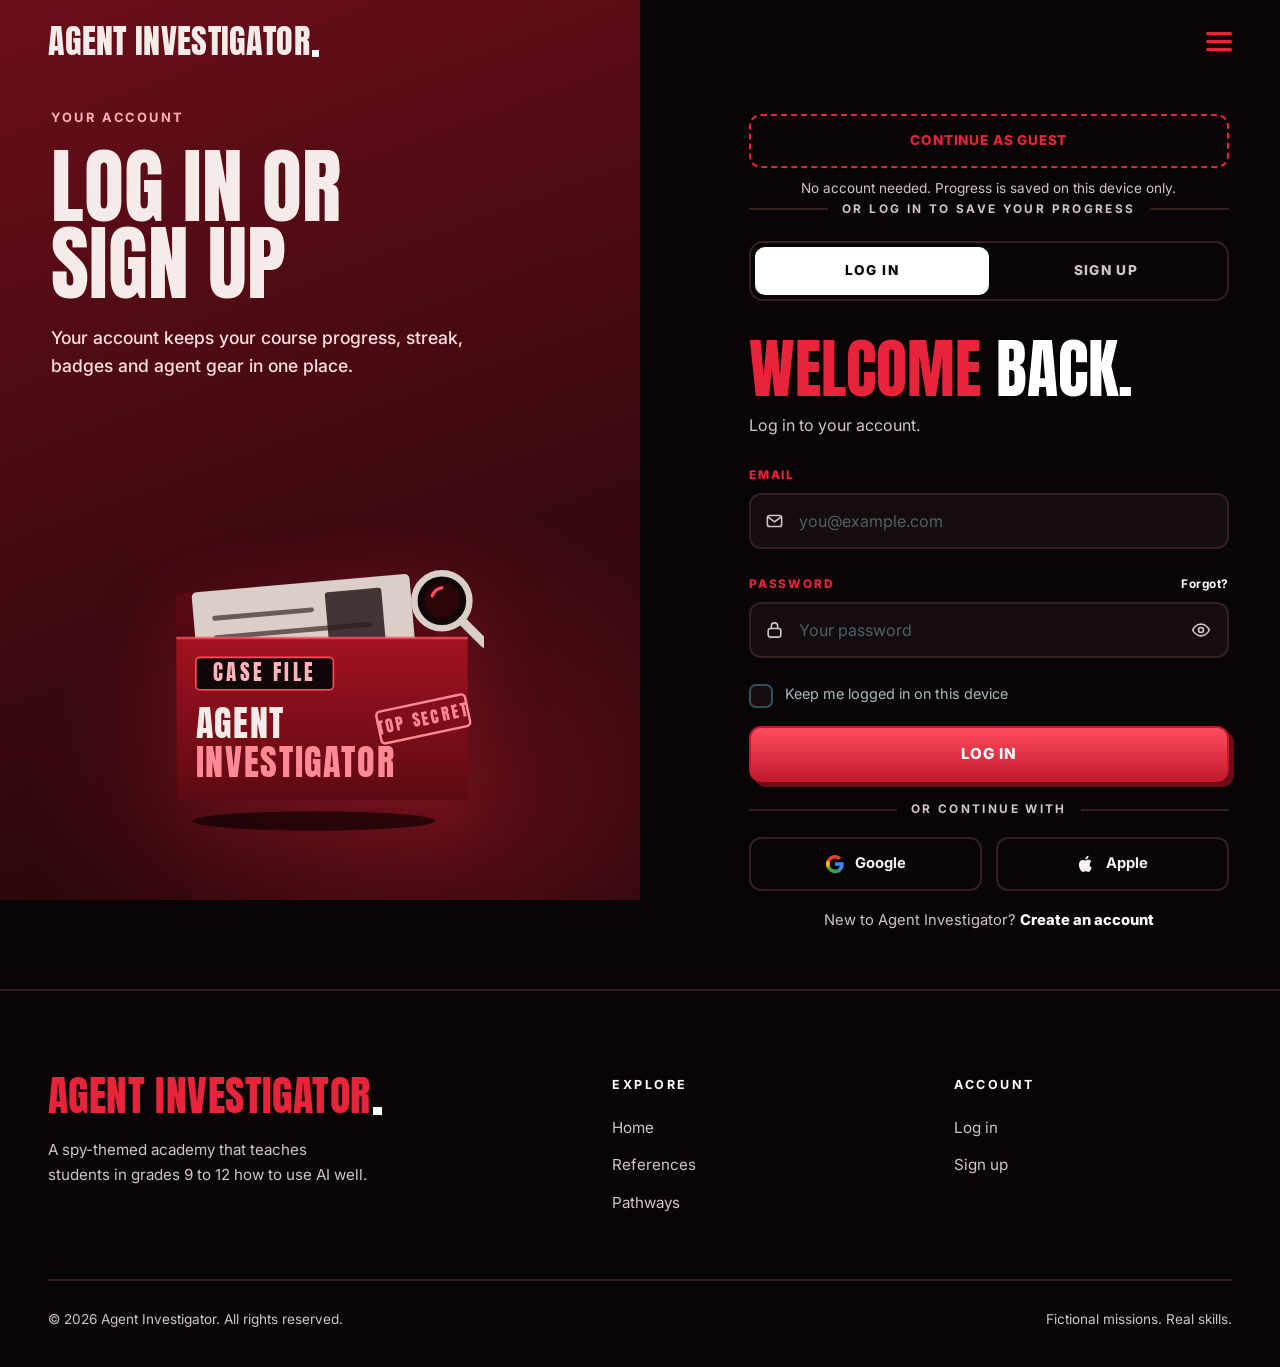
==== commit 7baf360f: "Remove characters from login screen Co-Authored-By: Claude Opus 5.5 <noreply@anthropic.com> Claude-S" ====
--- a/login.html
+++ b/login.html
@@ -20,8 +20,25 @@
       <h2>Log in or<br>sign up</h2>
       <p>Your account keeps your course progress, streak, badges and agent gear in one place.</p>
     </div>
-  <img class="peek p1" src="img/agent-nyx.svg" alt="" aria-hidden="true">
-    <img class="peek p2" src="img/agent-rook.svg" alt="" aria-hidden="true">
+    <div class="auth-logo"><svg class="casefile-logo" viewBox="0 0 420 380" role="img" aria-label="Agent Investigator case file logo" xmlns="http://www.w3.org/2000/svg">
+          <defs>
+            <linearGradient id="cfFront2" x1="0" y1="0" x2="0" y2="1"><stop offset="0" stop-color="#a3121f"/><stop offset="1" stop-color="#5c0a12"/></linearGradient>
+            <linearGradient id="cfBack2" x1="0" y1="0" x2="0" y2="1"><stop offset="0" stop-color="#5c0a12"/><stop offset="1" stop-color="#2a0609"/></linearGradient>
+          </defs>
+          <ellipse cx="210" cy="352" rx="150" ry="12" fill="#000" opacity=".6"/>
+          <path d="M40 70h112l26 30h182v226H40z" fill="url(#cfBack2)"/>
+          <rect x="66" y="58" width="270" height="170" rx="6" fill="#d9cfc8" transform="rotate(-5 200 150)"/>
+          <g stroke="#3a2a2c" stroke-width="6" stroke-linecap="round" opacity=".7" transform="rotate(-5 200 150)"><path d="M92 92h120M92 116h190M92 140h160M92 164h190"/></g>
+          <rect x="230" y="72" width="70" height="86" rx="4" fill="#2a1a1c" transform="rotate(-5 200 150)" opacity=".85"/>
+          <path d="M40 126h360v200H40z" fill="url(#cfFront2)"/>
+          <path d="M40 126h360" stroke="#ff4d5e" stroke-width="3" opacity=".8"/>
+          <rect x="64" y="150" width="170" height="40" rx="5" fill="#120708" stroke="#ff4d5e" stroke-width="2"/>
+          <text x="149" y="179" text-anchor="middle" font-family="Anton,Impact,sans-serif" font-size="26" letter-spacing="4" fill="#ffb3ba">CASE FILE</text>
+          <text x="64" y="250" font-family="Anton,Impact,sans-serif" font-size="44" letter-spacing="2" fill="#f5ecea">AGENT</text>
+          <text x="64" y="298" font-family="Anton,Impact,sans-serif" font-size="44" letter-spacing="2" fill="#ff8a95">INVESTIGATOR</text>
+          <g transform="translate(286 218) rotate(-12)"><rect width="112" height="40" rx="5" fill="none" stroke="#ff8a95" stroke-width="3"/><text x="56" y="28" text-anchor="middle" font-family="Anton,Impact,sans-serif" font-size="20" letter-spacing="3" fill="#ff8a95">TOP SECRET</text></g>
+          <g transform="translate(322 34)"><circle cx="46" cy="46" r="34" fill="#120708" stroke="#d9cfc8" stroke-width="8"/><circle cx="46" cy="46" r="22" fill="#2a0609"/><path d="M34 40a15 15 0 0 1 12-10" stroke="#ff4d5e" stroke-width="4" fill="none" stroke-linecap="round"/><path d="M71 71l28 28" stroke="#d9cfc8" stroke-width="11" stroke-linecap="round"/></g>
+        </svg></div>
   </aside>
 
   <section class="auth-panel">
@@ -117,8 +134,7 @@
 
       <!-- SUCCESS -->
       <div class="welcome" id="welcome">
-        <img src="img/agent-vale.svg" alt="">
-        <h3>Welcome, <span id="welcomeName">there</span>.</h3>
+                <h3>Welcome, <span id="welcomeName">there</span>.</h3>
         <p id="welcomeCopy"></p>
         <a class="btn btn-primary btn-block" href="dashboard.html">Go to my dashboard</a>
         <a class="btn btn-ghost btn-block" href="index.html">Back to home</a>
--- a/css/agent.css
+++ b/css/agent.css
@@ -155,3 +155,13 @@
 .ref-hero .docviewer iframe{height:min(78vh,1000px)}
 .pdfpages{display:grid;gap:18px;padding:18px;background:#1a1012}
 .pdfpages img{display:block;width:100%;max-width:900px;margin:0 auto;height:auto;border-radius:6px;box-shadow:0 10px 30px rgba(0,0,0,.5);background:#fff}
+/* login: no characters, dark crimson panel with the case-file logo */
+.auth-art{background:radial-gradient(700px 500px at 70% 90%,rgba(196,26,46,.35),transparent 60%),linear-gradient(160deg,var(--r800),var(--r950))!important;color:#f5ecea!important;display:flex!important;flex-direction:column;justify-content:space-between;gap:30px}
+.auth-art *{color:inherit}
+.auth-art .eyebrow{color:var(--r200)!important}
+.auth-art h2{color:#f5ecea!important}
+.auth-art p{color:var(--r100)!important}
+.auth-art .peek{display:none!important}
+.auth-logo{max-width:340px;width:100%;align-self:center}
+.auth-logo .casefile-logo{animation:none}
+body[data-page="login"] .nav .brand{color:#f5ecea!important}
